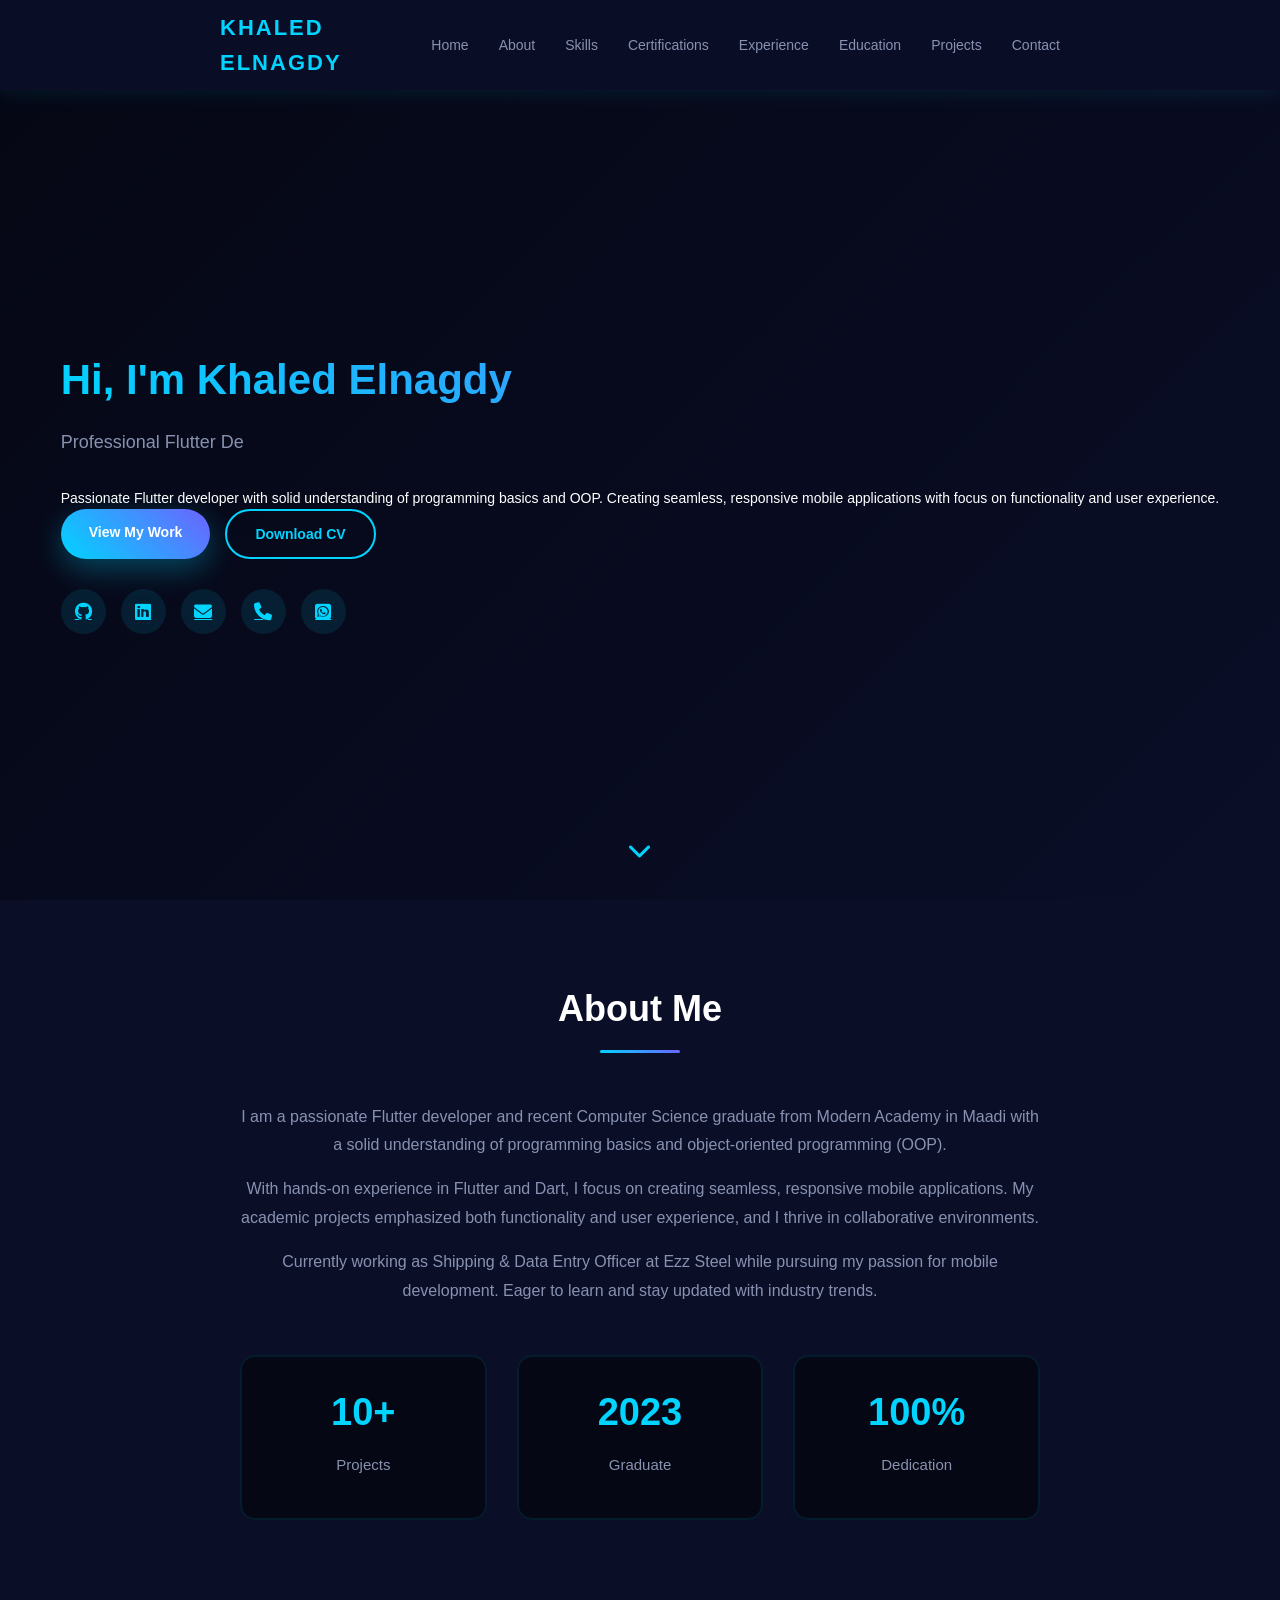
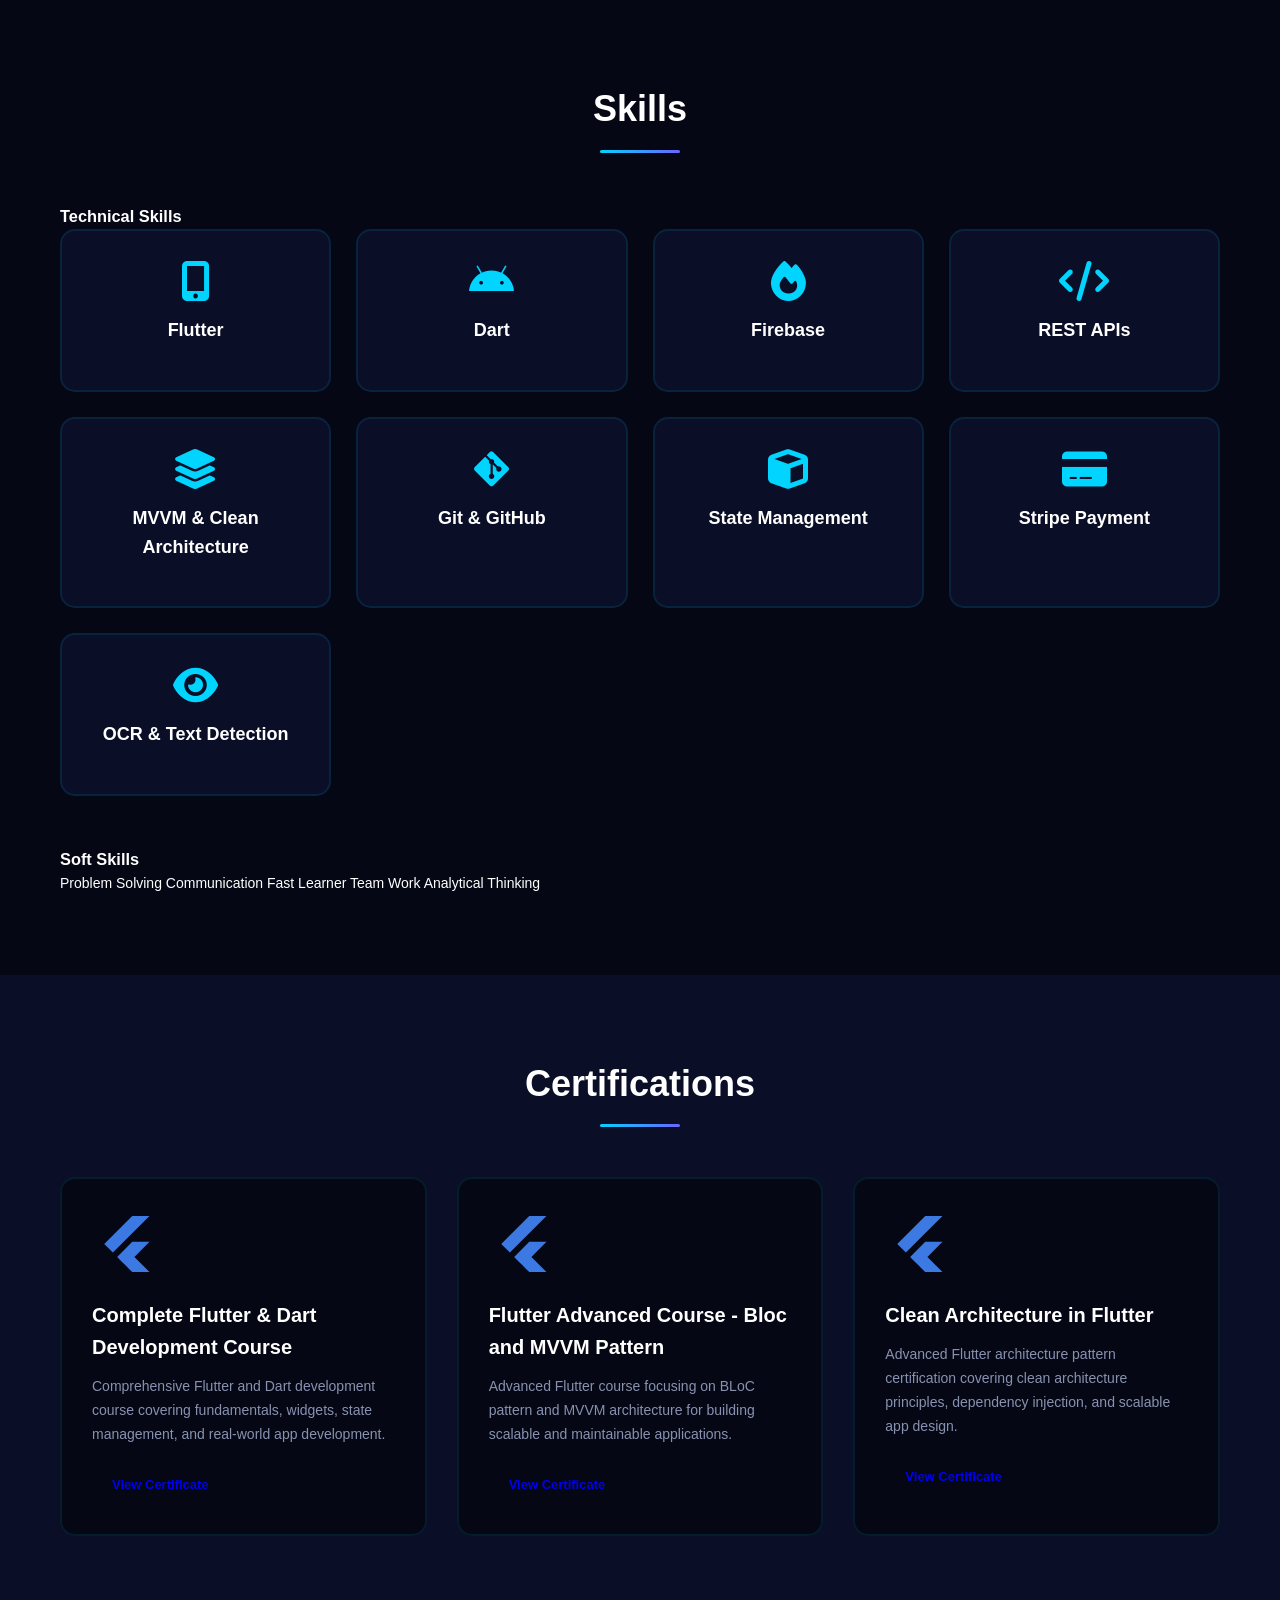
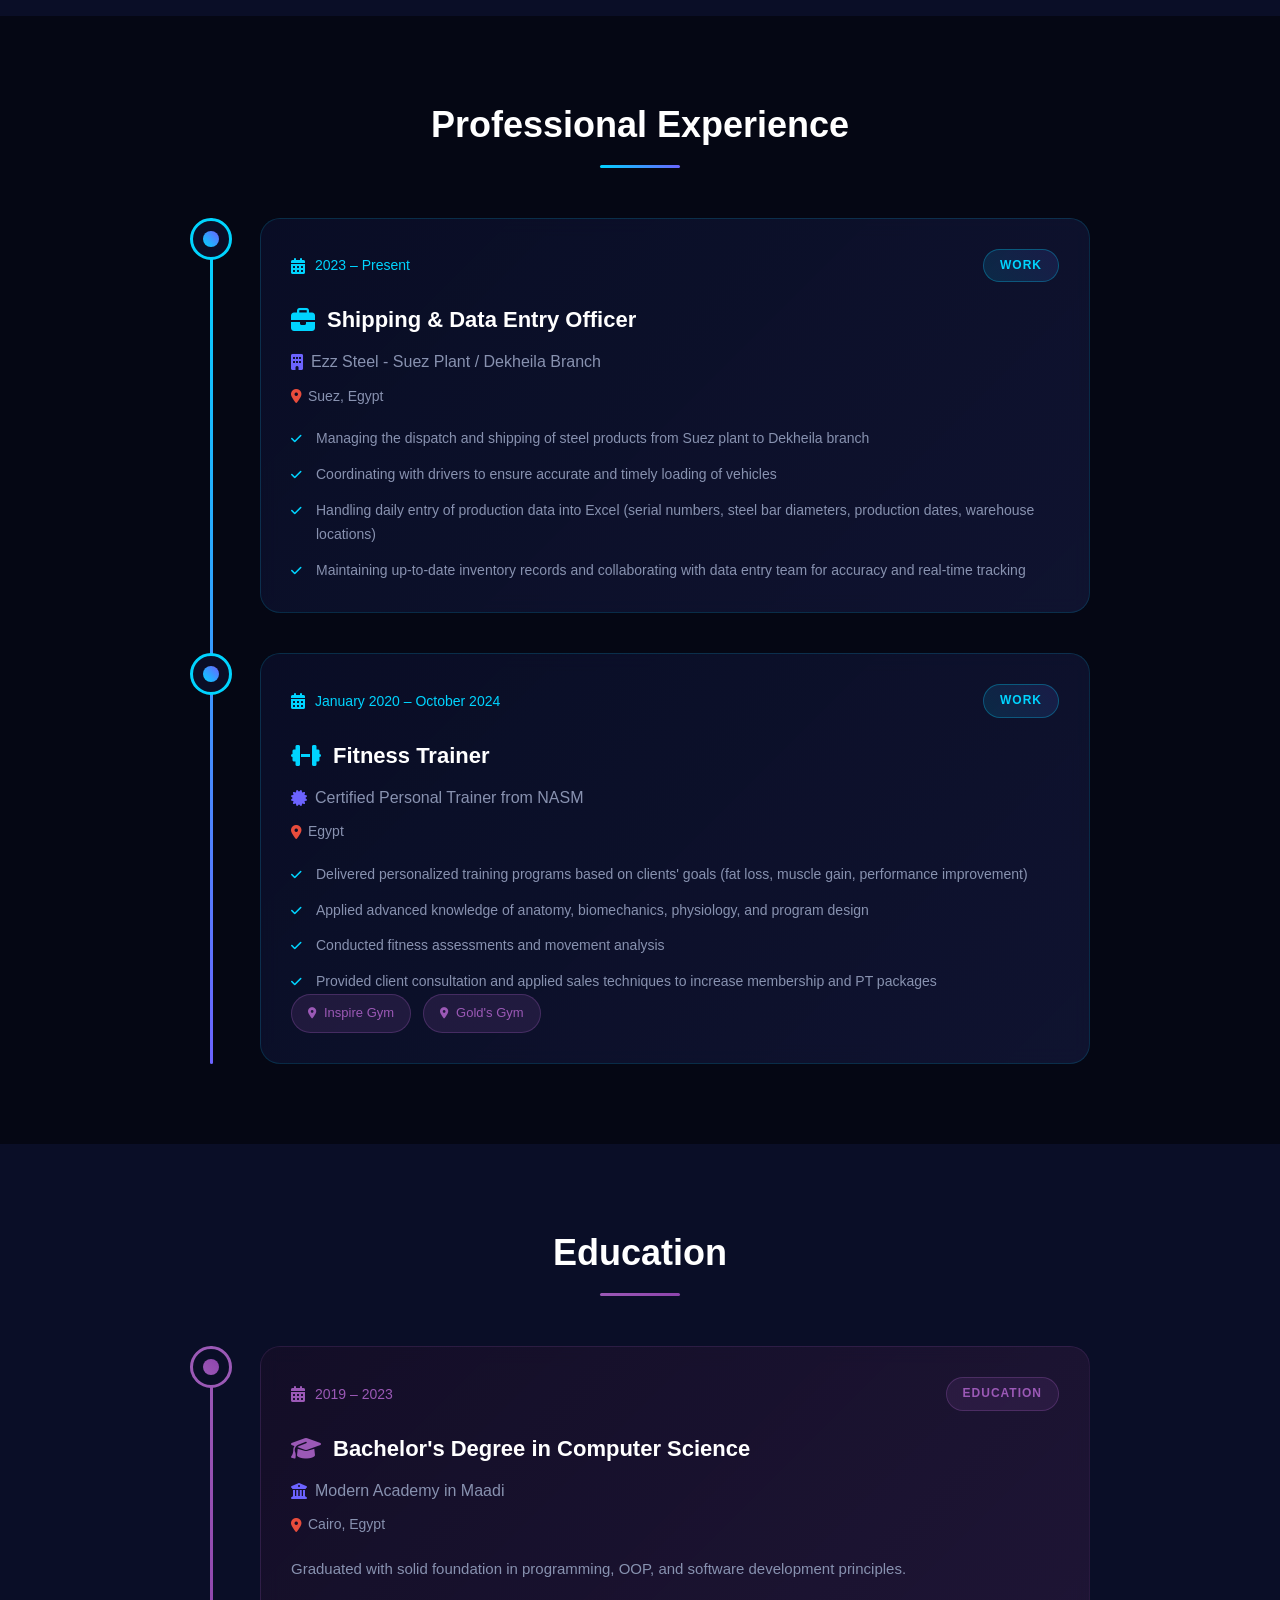
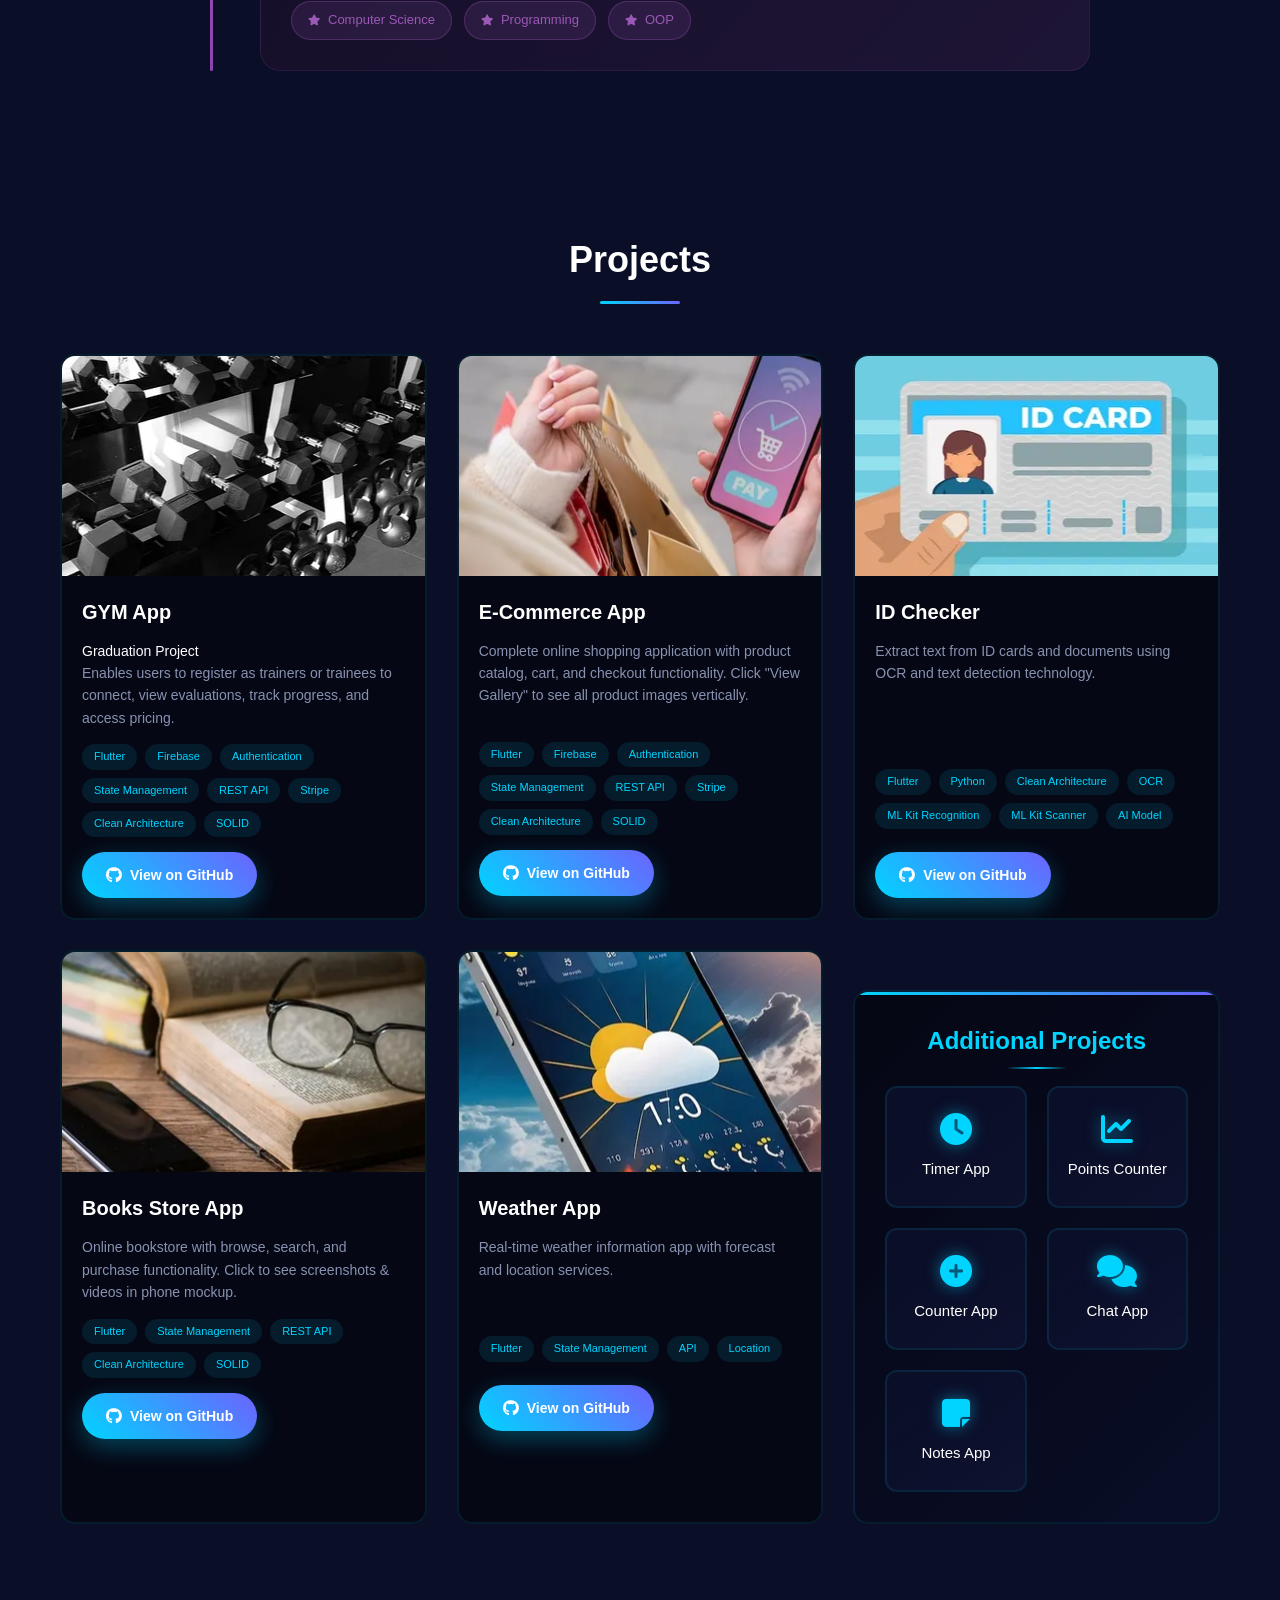
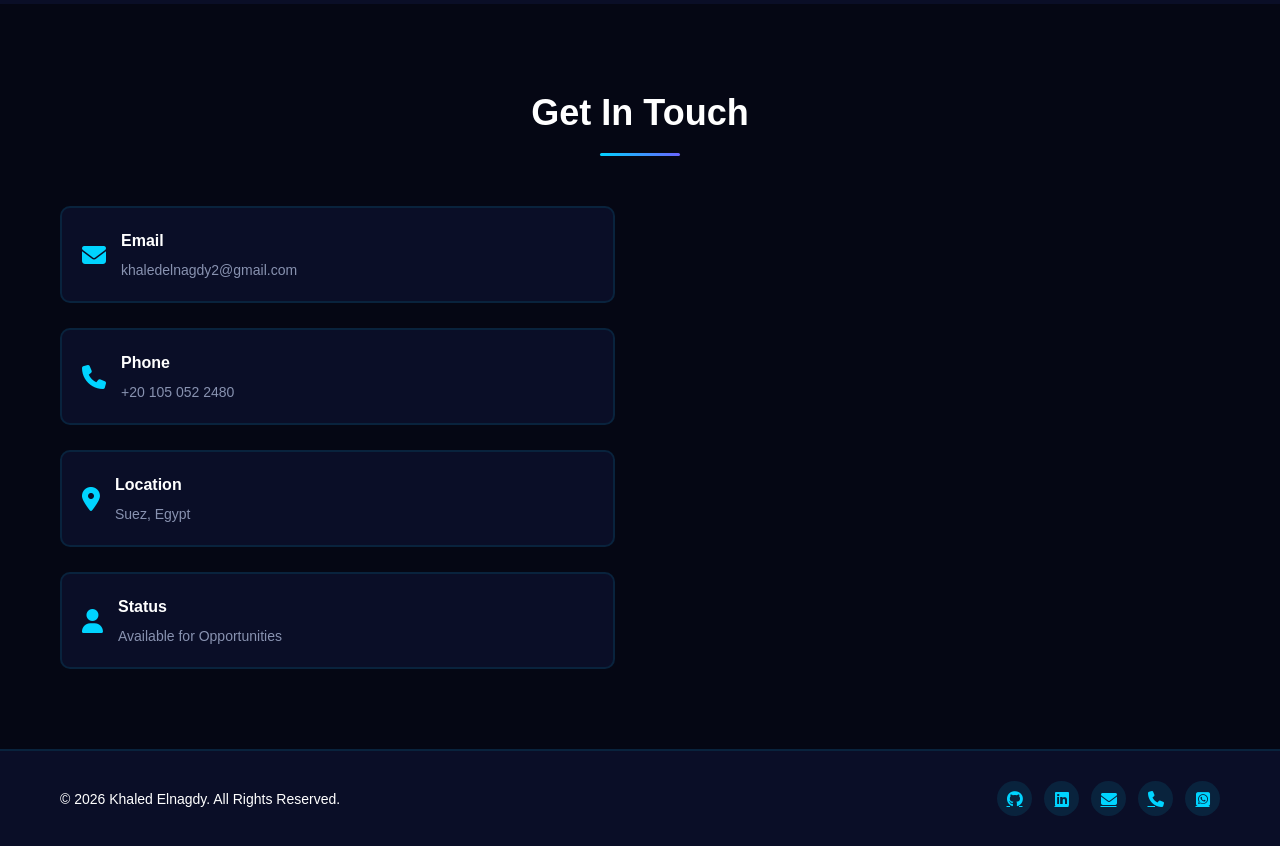
==== index.html @ 104a4829 "finish portfolio" ====
<!DOCTYPE html>
<html lang="en">
<head>
    <meta charset="UTF-8">
    <meta name="viewport" content="width=device-width, initial-scale=1.0">
    <title>Khaled Elnagdy - Flutter Developer</title>
    <link rel="stylesheet" href="style.css">
    <link rel="stylesheet" href="education-style.css">
    <link rel="stylesheet" href="https://cdnjs.cloudflare.com/ajax/libs/font-awesome/6.4.0/css/all.min.css">
</head>
<body>
    <!-- Navbar -->
    <nav class="navbar">
        <div class="container">
            <div class="logo">KHALED ELNAGDY</div>
            <ul class="nav-links">
                <li><a href="#home">Home</a></li>
                <li><a href="#about">About</a></li>
                <li><a href="#skills">Skills</a></li>
                <li><a href="#certifications">Certifications</a></li>
                <li><a href="#experience">Experience</a></li>
                <li><a href="#education">Education</a></li>
                <li><a href="#projects">Projects</a></li>
                <li><a href="#contact">Contact</a></li>
            </ul>
            <div class="hamburger" onclick="toggleMenu()">
                <span></span>
                <span></span>
                <span></span>
            </div>
        </div>
    </nav>

    <!-- Hero Section -->
    <section id="home" class="hero">
        <div class="hero-content">
            <div class="hero-text">
                <h1 class="glitch" data-text="Hi, I'm Khaled Elnagdy">Hi, I'm Khaled Elnagdy</h1>
                <p class="typewriter">Flutter Developer</p>
                <p class="hero-description">
                    Passionate Flutter developer with solid understanding of programming basics and OOP. 
                    Creating seamless, responsive mobile applications with focus on functionality and user experience.
                </p>
                <div class="hero-buttons">
                    <a href="#projects" class="btn btn-primary">View My Work</a>
                    <a href="images/Khaled-Elnagdy-MAR26.CV.pdf" download class="btn btn-secondary">Download CV</a>
                </div>
                <div class="social-links">
                    <a href="https://github.com/khaledelnagdy10" target="_blank"><i class="fab fa-github"></i></a>
                    <a href="https://www.linkedin.com/in/khaled-elnagdy-2982a7276?utm_source=share&utm_campaign=share_via&utm_content=profile&utm_medium=ios_app" target="_blank"><i class="fab fa-linkedin"></i></a>
                    <a href="mailto:khaledelnagdy2@gmail.com"><i class="fas fa-envelope"></i></a>
                    <a href="tel:+201050522480"><i class="fas fa-phone"></i></a>
                    <a href="https://wa.me/message/Q3N4PANHESJLI1"><i class="fa-brands fa-square-whatsapp"></i></a>
                </div>
            </div>
        </div>
        <div class="scroll-indicator">
            <a href="#about">
                <i class="fas fa-chevron-down"></i>
            </a>
        </div>
    </section>

    <!-- About Section -->
    <section id="about" class="about">
        <div class="container">
            <h2 class="section-title">About Me</h2>
            <div class="about-content">
                <div class="about-text">
                    <p>
                        I am a passionate Flutter developer and recent Computer Science graduate from Modern Academy in Maadi 
                        with a solid understanding of programming basics and object-oriented programming (OOP).
                    </p>
                    <p>
                        With hands-on experience in Flutter and Dart, I focus on creating seamless, responsive mobile applications. 
                        My academic projects emphasized both functionality and user experience, and I thrive in collaborative environments.
                    </p>
                    <p>
                        Currently working as Shipping & Data Entry Officer at Ezz Steel while pursuing my passion for mobile development. 
                        Eager to learn and stay updated with industry trends.
                    </p>
                    <div class="stats">
                        <div class="stat">
                            <h3>10+</h3>
                            <p>Projects</p>
                        </div>
                        <div class="stat">
                            <h3>2023</h3>
                            <p>Graduate</p>
                        </div>
                        <div class="stat">
                            <h3>100%</h3>
                            <p>Dedication</p>
                        </div>
                    </div>
                </div>
            </div>
        </div>
    </section>

    <!-- Skills Section -->
    <section id="skills" class="skills">
        <div class="container">
            <h2 class="section-title">Skills</h2>
            
            <h3 class="skills-subtitle">Technical Skills</h3>
            <div class="skills-grid">
                <div class="skill-card">
                    <i class="fas fa-mobile-alt"></i>
                    <h3>Flutter</h3>
                </div>
                <div class="skill-card">
                    <i class="fab fa-android"></i>
                    <h3>Dart</h3>
                </div>
                <div class="skill-card">
                    <i class="fas fa-fire"></i>
                    <h3>Firebase</h3>
                </div>
                <div class="skill-card">
                    <i class="fas fa-code"></i>
                    <h3>REST APIs</h3>
                </div>
                <div class="skill-card">
                    <i class="fas fa-layer-group"></i>
                    <h3>MVVM & Clean Architecture</h3>
                </div>
                <div class="skill-card">
                    <i class="fab fa-git-alt"></i>
                    <h3>Git & GitHub</h3>
                </div>
                <div class="skill-card">
                    <i class="fas fa-cube"></i>
                    <h3>State Management</h3>
                </div>
                <div class="skill-card">
                    <i class="fas fa-credit-card"></i>
                    <h3>Stripe Payment</h3>
                </div>
                <div class="skill-card">
                    <i class="fas fa-eye"></i>
                    <h3>OCR & Text Detection</h3>
                </div>
            </div>

            <h3 class="skills-subtitle" style="margin-top: 50px;">Soft Skills</h3>
            <div class="soft-skills">
                <span class="soft-skill-tag">Problem Solving</span>
                <span class="soft-skill-tag">Communication</span>
                <span class="soft-skill-tag">Fast Learner</span>
                <span class="soft-skill-tag">Team Work</span>
                <span class="soft-skill-tag">Analytical Thinking</span>
            </div>
        </div>
    </section>

    <!-- Certifications Section -->
    <section id="certifications" class="certifications">
        <div class="container">
            <h2 class="section-title">Certifications</h2>
            <div class="certifications-grid">
                <div class="certification-card">
                    <div class="certification-icon">
                    </div>
                    <div class="certification-content">
                        <h3>Complete Flutter & Dart Development Course</h3>
                        <p>Comprehensive Flutter and Dart development course covering fundamentals, widgets, state management, and real-world app development.</p>
                        <a href="images/Complete Flutter & Dart Development Course.pdf" target="_blank" class="btn btn-small">View Certificate</a>
                    </div>
                </div>
                <div class="certification-card">
                    <div class="certification-icon">
                    </div>
                    <div class="certification-content">
                        <h3>Flutter Advanced Course - Bloc and MVVM Pattern</h3>
                        <p>Advanced Flutter course focusing on BLoC pattern and MVVM architecture for building scalable and maintainable applications.</p>
                        <a href="images/Flutter Advanced Course Bloc and MVVM Pattern.pdf" target="_blank" class="btn btn-small">View Certificate</a>
                    </div>
                </div>
                <div class="certification-card">
                    <div class="certification-icon">
                    </div>
                    <div class="certification-content">
                        <h3>Clean Architecture in Flutter</h3>
                        <p>Advanced Flutter architecture pattern certification covering clean architecture principles, dependency injection, and scalable app design.</p>
                        <a href="images/Clean Architecture in Flutter.pdf" target="_blank" class="btn btn-small">View Certificate</a>
                    </div>
                </div>
            </div>
        </div>
    </section>

    <!-- Experience Section -->
    <section id="experience" class="experience">
        <div class="container">
            <h2 class="section-title">Professional Experience</h2>
            <div class="experience-timeline">
                
                <!-- Experience Item 1: Current Work -->
                <div class="experience-item">
                    <div class="experience-marker">
                        <div class="marker-dot"></div>
                        <div class="marker-line"></div>
                    </div>
                    <div class="experience-card">
                        <div class="card-header">
                            <div class="experience-date">
                                <i class="fas fa-calendar-alt"></i>
                                <span>2023 – Present</span>
                            </div>
                            <span class="experience-badge work">Work</span>
                        </div>
                        <div class="experience-content">
                            <div class="title-row">
                                <i class="fas fa-briefcase"></i>
                                <h3>Shipping & Data Entry Officer</h3>
                            </div>
                            <h4 class="company"><i class="fas fa-building"></i> Ezz Steel - Suez Plant / Dekheila Branch</h4>
                            <p class="location"><i class="fas fa-map-marker-alt"></i> Suez, Egypt</p>
                            <ul class="responsibilities">
                                <li>Managing the dispatch and shipping of steel products from Suez plant to Dekheila branch</li>
                                <li>Coordinating with drivers to ensure accurate and timely loading of vehicles</li>
                                <li>Handling daily entry of production data into Excel (serial numbers, steel bar diameters, production dates, warehouse locations)</li>
                                <li>Maintaining up-to-date inventory records and collaborating with data entry team for accuracy and real-time tracking</li>
                            </ul>
                        </div>
                    </div>
                </div>

                <!-- Experience Item 2: Fitness Trainer -->
                <div class="experience-item">
                    <div class="experience-marker">
                        <div class="marker-dot"></div>
                        <div class="marker-line"></div>
                    </div>
                    <div class="experience-card">
                        <div class="card-header">
                            <div class="experience-date">
                                <i class="fas fa-calendar-alt"></i>
                                <span>January 2020 – October 2024</span>
                            </div>
                            <span class="experience-badge work">Work</span>
                        </div>
                        <div class="experience-content">
                            <div class="title-row">
                                <i class="fas fa-dumbbell"></i>
                                <h3>Fitness Trainer</h3>
                            </div>
                            <h4 class="company"><i class="fas fa-certificate"></i> Certified Personal Trainer from NASM</h4>
                            <p class="location"><i class="fas fa-map-marker-alt"></i> Egypt</p>
                            <ul class="responsibilities">
                                <li>Delivered personalized training programs based on clients' goals (fat loss, muscle gain, performance improvement)</li>
                                <li>Applied advanced knowledge of anatomy, biomechanics, physiology, and program design</li>
                                <li>Conducted fitness assessments and movement analysis</li>
                                <li>Provided client consultation and applied sales techniques to increase membership and PT packages</li>
                            </ul>
                            <div class="education-highlights">
                                <span><i class="fas fa-location-dot"></i> Inspire Gym</span>
                                <span><i class="fas fa-location-dot"></i> Gold's Gym</span>
                            </div>
                        </div>
                    </div>
                </div>

            </div>
        </div>
    </section>

    <!-- Education Section -->
    <section id="education" class="experience">
        <div class="container">
            <h2 class="section-title">Education</h2>
            <div class="experience-timeline">
                
                <!-- Education Item 1 -->
                <div class="experience-item">
                    <div class="experience-marker">
                        <div class="marker-dot"></div>
                        <div class="marker-line"></div>
                    </div>
                    <div class="experience-card">
                        <div class="card-header">
                            <div class="experience-date">
                                <i class="fas fa-calendar-alt"></i>
                                <span>2019 – 2023</span>
                            </div>
                            <span class="experience-badge education">Education</span>
                        </div>
                        <div class="experience-content">
                            <div class="title-row">
                                <i class="fas fa-graduation-cap"></i>
                                <h3>Bachelor's Degree in Computer Science</h3>
                            </div>
                            <h4 class="company"><i class="fas fa-university"></i> Modern Academy in Maadi</h4>
                            <p class="location"><i class="fas fa-map-marker-alt"></i> Cairo, Egypt</p>
                            <p class="education-description">Graduated with solid foundation in programming, OOP, and software development principles.</p>
                            <div class="education-highlights">
                                <span><i class="fas fa-star"></i> Computer Science</span>
                                <span><i class="fas fa-star"></i> Programming</span>
                                <span><i class="fas fa-star"></i> OOP</span>
                            </div>
                        </div>
                    </div>
                </div>

            </div>
        </div>
    </section>

    <!-- Projects Section -->
    <section id="projects" class="projects">
        <div class="container">
            <h2 class="section-title">Projects</h2>
            <div class="projects-grid">
                
                <!-- Project 1: GYM App -->
<div class="project-card" data-gallery="gym">
                    <div class="project-image" id="gym">
                        <div class="project-overlay">
                            <a href="#" class="btn btn-small">View Gallery</a>
                        </div>
                    </div>
                    <div class="project-info">
                        <div class="project-header">
                            <h3>GYM App</h3>
                            <span class="project-badge graduation">Graduation Project</span>
                        </div>
                        <p>Enables users to register as trainers or trainees to connect, view evaluations, track progress, and access pricing.</p>
                        <div class="project-tags">
                            <span>Flutter</span>
                            <span>Firebase</span>
                            <span>Authentication</span>
                            <span>State Management</span>
                            <span>REST API</span>
                            <span>Stripe</span>
                            <span>Clean Architecture</span>
                            <span>SOLID</span>
                        </div>
                        <a href="https://github.com/khaledelnagdy10/gym-ap-ap-ap.git" class="project-link"><i class="fab fa-github"></i> View on GitHub</a>
                    </div>
                </div>

                <!-- Project 2: E-commerce App -->
<div class="project-card" data-gallery="ecommerce">
                    <div class="project-image" id="e-commerce">
<div class="project-overlay">
                            <a href="#" class="btn btn-small" onclick="openEcommerceModal(event)">View Gallery</a>
                        </div>
                    </div>
                    <div class="project-info">
                        <h3>E-Commerce App</h3>
                        <p>Complete online shopping application with product catalog, cart, and checkout functionality. Click "View Gallery" to see all product images vertically.</p>
                        <div class="project-tags" id="koko">
                            <span>Flutter</span>
                            <span>Firebase</span>
                            <span>Authentication</span>
                            <span>State Management</span>
                            <span>REST API</span>
                            <span>Stripe</span>
                            <span>Clean Architecture</span>
                            <span>SOLID</span>
                        </div>
                        <a href="https://github.com/khaledelnagdy10/e-commerce.git" class="project-link"><i class="fab fa-github"></i> View on GitHub</a>
                    </div>
                </div>



                <!-- Project 3: Uber App -->
                <!-- <div class="project-card">
                    <div class="project-image" id="uber"> 

                        <div class="project-overlay">
                            <a href="#" class="btn btn-small">View Details</a>
                        </div>
                    </div>
                    <div class="project-info">
                        <div class="project-header">
                            <h3>Uber App</h3>
                            <span class="project-badge training">Training Project</span>
                        </div>
                        <p>Ride-sharing application clone with maps integration and real-time tracking.</p>
                        <div class="project-tags">
                            <span>Flutter</span>
                            <span>Firebase</span>
                            <span>Authentication</span>
                            <span>State Management</span>
                            <span>REST API</span>
                            <span>Stripe</span>
                            <span>Clean Architecture</span>
                            <span>SOLID</span>
                            <span>Maps</span>
                            <span>Real-time</span>
                        </div>
                        <div class="view-in-github" id="e-Commerce">
                            <a href="https://github.com/Neotin695/uber_user_app" class="project-link"><i class="fab fa-github"></i> View on GitHub</a>
                        </div>
                        
                    </div>
                </div> -->

                <!-- Project 4: ID Checker -->
<div class="project-card" data-gallery="idchecker">
                    <div class="project-image" id="idChecker">
                        <div class="project-overlay">
                            <a href="#" class="btn btn-small" onclick="openIdCheckerModal(event)">View Gallery</a>
                        </div>
                    </div>
                    <div class="project-info">
                        <h3>ID Checker</h3>
                        <p>Extract text from ID cards and documents using OCR and text detection technology.</p>
                        <div class="project-tags" id="soso">
                            <span>Flutter</span>
                            <span>Python</span>
                            <span>Clean Architecture</span>
                            <span>OCR</span>
                            <span>ML Kit Recognition</span>
                            <span>ML Kit Scanner</span>
                            <span>AI Model</span>
                            <a href="https://github.com/khaledelnagdy10/id_checker/tree/main/flutter_id_checker" class="project-link"><i class="fab fa-github"></i> View on GitHub</a>
                        </div>
                    </div>
                </div> 

                <!-- Project 5: Books Store -->
<div class="project-card" data-gallery="bookstore">
                    <div class="project-image" id="bookStore">
                        <div class="project-overlay">
                            <a href="#" class="btn btn-small" onclick="openBookStoreModal(event)">View Gallery</a>
                        </div>
                    </div>
                    <div class="project-info">
                        <h3>Books Store App</h3>
                        <p>Online bookstore with browse, search, and purchase functionality. Click to see screenshots & videos in phone mockup.</p>
                        <div class="project-tags">
                            <span>Flutter</span>
                            <span>State Management</span>
                            <span>REST API</span> 
                            <span>Clean Architecture</span>
                            <span>SOLID</span>
                        </div>
                        <a href="https://github.com/khaledelnagdy10/Bookly_app.git" class="project-link"><i class="fab fa-github"></i> View on GitHub</a>
                    </div>
                </div>

                <!-- Books Store Gallery Grid (Hidden Toggle)
                <div id="bookStoreGallery" style="display: none; grid-column: 1 / -1; margin: 20px 0; padding: 30px; background: linear-gradient(135deg, var(--darker), var(--dark)); border-radius: 20px; border: 2px solid rgba(0,212,255,0.2);">
                    <div style="display: flex; justify-content: space-between; align-items: center; margin-bottom: 25px;">
                        <h3 style="font-size: 24px; margin: 0;">📚 Books Store App Gallery</h3>
                        <button onclick="toggleBookStoreGallery()" style="padding: 10px 20px; background: var(--primary); color: white; border: none; border-radius: 25px; cursor: pointer;">Close Gallery</button>
                    </div>
                    <div class="products-grid">
                        <div class="product-container">
                            <video src="Books Store/WhatsApp Video 2026-03-15 at 11.44.30 PM.mp4" muted loop preload="metadata" playsinline class="product-image"></video>
                            <div class="product-overlay">
                                <a href="#" onclick="openBookStoreModal(event); return false;" class="btn">Phone View</a>
                            </div>
                        </div>
                        <div class="product-container">
                            <img src="Books Store/WhatsApp Image 2026-03-15 at 11.44.30 PM (1).jpeg" alt="Books Store Screen 1" class="product-image">
                            <div class="product-overlay">
                                <a href="#" onclick="openBookStoreModal(event); return false;" class="btn">Phone View</a>
                            </div>
                        </div>
                        <div class="product-container">
                            <img src="Books Store/WhatsApp Image 2026-03-15 at 11.44.30 PM.jpeg" alt="Books Store Screen 2" class="product-image">
                            <div class="product-overlay">
                                <a href="#" onclick="openBookStoreModal(event); return false;" class="btn">Phone View</a>
                            </div>
                        </div>
                        <div class="product-container">
                            <video src="Books Store/WhatsApp Video 2026-03-15 at 11.44.31 PM.mp4" muted loop preload="metadata" playsinline class="product-image"></video>
                            <div class="product-overlay">
                                <a href="#" onclick="openBookStoreModal(event); return false;" class="btn">Phone View</a>
                            </div>
                        </div>
                    </div>
                </div> -->

                <!-- Project 6: Weather App -->
<div class="project-card" data-gallery="weather">
                    <div class="project-image" id="weatherApp">
                        <div class="project-overlay">
                            <a href="#" class="btn btn-small">View Gallery</a>
                        </div>
                    </div>
                    <div class="project-info">
                        <h3>Weather App</h3>
                        <p>Real-time weather information app with forecast and location services.</p>
                        <div class="project-tags" id="popo">
                            <span>Flutter</span>
                            <span>State Management</span>
                            <span>API</span>
                            <span>Location</span>
                            <a href="https://github.com/khaledelnagdy10/weather_app.git" class="project-link"><i class="fab fa-github"></i> View on GitHub</a>
                        </div>

                        
                    </div>
                </div>

                <!-- Small Projects Grid -->
                <div class="small-projects">
                    <h3 class="small-projects-title">Additional Projects</h3>
                    <div class="small-projects-grid">
                        <div class="small-project-card">
                            <i class="fas fa-clock"></i>
                            <h4>Timer App</h4>
                        </div>
                        <div class="small-project-card">
                            <i class="fas fa-chart-line"></i>
                            <h4>Points Counter</h4>
                        </div>
                        <div class="small-project-card">
                            <i class="fas fa-plus-circle"></i>
                            <h4>Counter App</h4>
                        </div>
                        <div class="small-project-card">
                            <i class="fas fa-comments"></i>
                            <h4>Chat App</h4>
                        </div>
                        <div class="small-project-card">
                            <i class="fas fa-sticky-note"></i>
                            <h4>Notes App</h4>
                        </div>
                    </div>
                </div>

            </div>
        </div>
    </section>

    <!-- Contact Section -->
    <section id="contact" class="contact">
        <div class="container">
            <h2 class="section-title">Get In Touch</h2>
            <div class="contact-content">
                <div class="contact-info">
                    <div class="contact-item">
                        <i class="fas fa-envelope"></i>
                        <div>
                            <h4>Email</h4>
                            <p>khaledelnagdy2@gmail.com</p>
                        </div>
                    </div>
                    <div class="contact-item">
                        <i class="fas fa-phone"></i>
                        <div>
                            <h4>Phone</h4>
                            <p>+20 105 052 2480</p>
                        </div>
                    </div>
                    <div class="contact-item">
                        <i class="fas fa-map-marker-alt"></i>
                        <div>
                            <h4>Location</h4>
                            <p>Suez, Egypt</p>
                        </div>
                    </div>
                    <div class="contact-item">
                        <i class="fas fa-user"></i>
                        <div>
                            <h4>Status</h4>
                            <p>Available for Opportunities</p>
                        </div>
                    </div>
                </div>
  
            </div>
        </div>
    </section>

    <!-- Footer -->
    <footer class="footer">
        <div class="container">
            <p>&copy; 2026 Khaled Elnagdy. All Rights Reserved.</p>
            <div class="footer-social">
                <a href="https://github.com/khaledelnagdy10" target="_blank"><i class="fab fa-github"></i></a>
                <a href="https://www.linkedin.com/in/khaled-elnagdy-2982a7276?utm_source=share&utm_campaign=share_via&utm_content=profile&utm_medium=ios_app" target="_blank"><i class="fab fa-linkedin"></i></a>
                <a href="mailto:khaledelnagdy2@gmail.com"><i class="fas fa-envelope"></i></a>
                <a href="tel:+201050522480"><i class="fas fa-phone"></i></a>
                <a href="https://wa.me/message/Q3N4PANHESJLI1"><i class="fa-brands fa-square-whatsapp"></i></a>
            </div>
        </div>
    </footer>

    <script src="script.js"></script>
    <script>
        function toggleMenu() {
            const hamburger = document.querySelector('.hamburger');
            const navLinks = document.querySelector('.nav-links');
            hamburger.classList.toggle('active');
            navLinks.classList.toggle('active');
        }
        
        // Close menu when clicking on a nav link
        document.querySelectorAll('.nav-links a').forEach(link => {
            link.addEventListener('click', () => {
                document.querySelector('.nav-links').classList.remove('active');
                document.querySelector('.hamburger').classList.remove('active');
            });
        });
    </script>
</body>
</html>
---- style.css ----
* {
    margin: 0;
    padding: 0;
    box-sizing: border-box;
}

:root {
    --primary: #00d4ff;
    --secondary: #6c63ff;
    --dark: #0a0e27;
    --darker: #050714;
    --light: #ffffff;
    --gray: #8892b0;
}

body {
    font-family: 'Segoe UI', Tahoma, Geneva, Verdana, sans-serif;
    background: var(--darker);
    color: var(--light);
    line-height: 1.6;
    overflow-x: hidden;
    font-size: 14px;
}


.container {
    max-width: 1200px;
    margin: 0 auto;
    padding: 0 20px;
}

/* Navbar */
.navbar {
    padding: 10px 200px;
    position: fixed;
    top: 0;
    width: 100%;
    background: rgba(10, 14, 39, 0.95);
    backdrop-filter: blur(10px);
    z-index: 1000;
    box-shadow: 0 2px 20px rgba(0, 212, 255, 0.1);
}

.navbar .container {
    display: flex;
    justify-content: space-between;
    align-items: center;
}

.logo {
    font-size: 22px;
    font-weight: bold;
    color: var(--primary);
    letter-spacing: 2px;
}

.nav-links {
    display: flex;
    list-style: none;
    gap: 30px;
}

.nav-links a {
    color: var(--gray);
    text-decoration: none;
    font-size: 14px;
    transition: all 0.3s;
    position: relative;
}

.nav-links a::after {
    content: '';
    position: absolute;
    bottom: -5px;
    right: 0;
    width: 0;
    height: 2px;
    background: var(--primary);
    transition: width 0.3s;
}

.nav-links a:hover {
    color: var(--primary);
}

.nav-links a:hover::after {
    width: 100%;
}

/* Hamburger Menu */
.hamburger {
    display: none;
    cursor: pointer;
    flex-direction: column;
    gap: 6px;
    padding: 5px;
    z-index: 1001;
}

.hamburger span {
    width: 28px;
    height: 3px;
    background: var(--primary);
    border-radius: 3px;
    transition: all 0.3s ease;
}

.hamburger.active span:nth-child(1) {
    transform: rotate(45deg) translate(6px, 6px);
}

.hamburger.active span:nth-child(2) {
    opacity: 0;
}

.hamburger.active span:nth-child(3) {
    transform: rotate(-45deg) translate(6px, -6px);
}

/* Hero Section */
.hero {
    min-height: 100vh;
    display: flex;
    align-items: center;
    justify-content: center;
    padding-top: 80px;
    position: relative;
    background: linear-gradient(135deg, var(--darker) 0%, var(--dark) 100%);
}

.hero-content {
    display: flex;
    grid-template-columns: 1fr 1fr;
    gap: 50px;
    align-items: center;
}

.hero-text h1 {
    font-size: 42px;
    margin-bottom: 15px;
    background: linear-gradient(45deg, var(--primary), var(--secondary));
    -webkit-background-clip: text;
    -webkit-text-fill-color: transparent;
    background-clip: text;
}

.typewriter {
    font-size: 18px;
    color: var(--gray);
    margin-bottom: 30px;
}

.hero-buttons {
    display: flex;
    gap: 15px;
    margin-bottom: 30px;
}

.btn {
    padding: 12px 28px;
    border-radius: 50px;
    text-decoration: none;
    font-weight: 600;
    font-size: 14px;
    transition: all 0.3s;
    display: inline-block;
    border: none;
    cursor: pointer;
}

.btn-primary {
    background: linear-gradient(45deg, var(--primary), var(--secondary));
    color: var(--light);
    box-shadow: 0 10px 30px rgba(0, 212, 255, 0.3);
}

.btn-primary:hover {
    transform: translateY(-3px);
    box-shadow: 0 15px 40px rgba(0, 212, 255, 0.4);
}

.btn-secondary {
    background: transparent;
    color: var(--primary);
    border: 2px solid var(--primary);
}

.btn-secondary:hover {
    background: var(--primary);
    color: var(--darker);
}

.social-links {
    display: flex;
    gap: 15px;
}

.social-links a {
    width: 45px;
    height: 45px;
    border-radius: 50%;
    background: rgba(0, 212, 255, 0.1);
    display: flex;
    align-items: center;
    justify-content: center;
    color: var(--primary);
    font-size: 18px;
    transition: all 0.3s;
}

.social-links a:hover {
    background: var(--primary);
    color: var(--darker);
    transform: translateY(-5px);
}

.hero-image {
    display: flex;
    justify-content: center;
}

.image-wrapper {
    position: relative;
    width: 350px;
    height: 350px;
}

.image-wrapper::before {
    content: '';
    position: absolute;
    inset: -10px;
    background: linear-gradient(45deg, var(--primary), var(--secondary));
    border-radius: 50%;
    animation: rotate 3s linear infinite;
    z-index: -1;
}
#gym{
    background: url(images/gymer-1126999_640.webp) no-repeat;
    object-fit: cover;
    display: flex;
    background-position: center;
}
#e-commerce{
    display: flex;
    object-fit: cover;
    background: url(images/young-adult-shopping-city_23-2149321835.webp);
    background-position: center;
}

#uber{
    display: flex;
    object-fit: cover;
    background: url(images/young-uber-driver-car-interior_23-2149149653.webp);
    background-position: center;
}
#idChecker{
    display: flex;
    object-fit: cover;
    background: url(images/id-card-illustration_23-2147821761.webp);
    background-position: center;
}
#bookStore{
    display: flex;
    object-fit: cover;
    background: url(images/glasses-1052023_640.webp);
    background-position: center;
}
#weatherApp{
    display: flex;
    object-fit: cover;
    background: url(images/application-weather-mobile_926199-3861825.webp) no-repeat;
    background-position: center;
}
.image-wrapper img {
    width: 100%;
    height: 100%;
    object-fit: cover;
    border-radius: 50%;
    border: 5px solid var(--dark);
}

@keyframes rotate {
    100% {
        transform: rotate(360deg);
    }
}

.scroll-indicator {
    position: absolute;
    bottom: 30px;
    left: 50%;
    transform: translateX(-50%);
    animation: bounce 2s infinite;
}

.scroll-indicator a {
    color: var(--primary);
    font-size: 24px;
}

@keyframes bounce {
    0%, 100% {
        transform: translateX(-50%) translateY(0);
    }
    50% {
        transform: translateX(-50%) translateY(-20px);
    }
}

/* Section Title */
.section-title {
    font-size: 36px;
    text-align: center;
    margin-bottom: 50px;
    position: relative;
    padding-bottom: 15px;
}

.section-title::after {
    content: '';
    position: absolute;
    bottom: 0;
    left: 50%;
    transform: translateX(-50%);
    width: 80px;
    height: 3px;
    background: linear-gradient(45deg, var(--primary), var(--secondary));
    border-radius: 2px;
}

/* About Section */
.about {
    padding: 80px 0;
    background: var(--dark);
}

.about-text {
    max-width: 800px;
    margin: 0 auto;
    text-align: center;
}

.about-text p {
    font-size: 16px;
    color: var(--gray);
    margin-bottom: 15px;
    line-height: 1.8;
}

.stats {
    display: grid;
    grid-template-columns: repeat(3, 1fr);
    gap: 30px;
    margin-top: 50px;
}

.stat {
    text-align: center;
    padding: 25px;
    background: var(--darker);
    border-radius: 15px;
    border: 2px solid rgba(0, 212, 255, 0.1);
    transition: all 0.3s;
}

.stat:hover {
    border-color: var(--primary);
    transform: translateY(-10px);
}

.stat h3 {
    font-size: 38px;
    color: var(--primary);
    margin-bottom: 8px;
}

.stat p {
    font-size: 15px;
    color: var(--gray);
}

/* Skills Section */
.skills {
    padding: 80px 0;
    background: var(--darker);
}

.skills-grid {
    display: grid;
    grid-template-columns: repeat(auto-fit, minmax(220px, 1fr));
    gap: 25px;
}

.skill-card {
    background: var(--dark);
    padding: 30px 25px;
    border-radius: 15px;
    text-align: center;
    border: 2px solid rgba(0, 212, 255, 0.1);
    transition: all 0.3s;
}

.skill-card:hover {
    border-color: var(--primary);
    transform: translateY(-10px);
}

.skill-card i {
    font-size: 40px;
    color: var(--primary);
    margin-bottom: 15px;
}

.skill-card h3 {
    font-size: 18px;
    margin-bottom: 15px;
}

.progress-bar {
    width: 100%;
    height: 6px;
    background: var(--darker);
    border-radius: 10px;
    overflow: hidden;
    margin-bottom: 8px;
}

.progress {
    height: 100%;
    background: linear-gradient(45deg, var(--primary), var(--secondary));
    border-radius: 10px;
    transition: width 2s ease;
}

.skill-card span {
    color: var(--gray);
    font-size: 13px;
}

/* Certifications Section */
.certifications {
    padding: 80px 0;
    background: var(--dark);
}

.certification-card .certification-icon{
    background: url(images/flutter-brands-solid-full.svg);
}
.certifications-grid {
    display: grid;
    grid-template-columns: repeat(auto-fit, minmax(300px, 1fr));
    gap: 30px;
}

.certification-card {
    background: var(--darker);
    border-radius: 15px;
    padding: 30px;
    border: 2px solid rgba(0, 212, 255, 0.1);
    transition: all 0.3s;
    display: flex;
    flex-direction: column;
    align-items: flex-start;
}

.certification-card:hover {
    border-color: var(--primary);
    transform: translateY(-10px);
    box-shadow: 0 20px 40px rgba(0, 212, 255, 0.15);
}

.certification-icon {
    width: 70px;
    height: 70px;
    background: linear-gradient(45deg, var(--primary), var(--secondary));
    border-radius: 15px;
    display: flex;
    align-items: center;
    justify-content: center;
    margin-bottom: 20px;
}

.certification-icon i {
    font-size: 32px;
    color: var(--light);
}

.certification-content h3 {
    font-size: 20px;
    margin-bottom: 12px;
    color: var(--light);
}

.certification-content p {
    color: var(--gray);
    font-size: 14px;
    line-height: 1.7;
    margin-bottom: 20px;
}

/* Experience Section */
.experience {
    padding: 80px 0;
    background: var(--darker);
}

.experience-timeline {
    position: relative;
    max-width: 900px;
    margin: 0 auto;
}

.experience-timeline::before {
    content: '';
    position: absolute;
    left: 20px;
    top: 0;
    bottom: 0;
    width: 3px;
    background: linear-gradient(to bottom, var(--primary), var(--secondary));
    border-radius: 3px;
}

.experience-item {
    position: relative;
    padding-left: 70px;
    padding-bottom: 40px;
}

.experience-item:last-child {
    padding-bottom: 0;
}

.experience-item:last-child .marker-line {
    display: none;
}

.experience-marker {
    position: absolute;
    left: 0;
    top: 0;
}

.marker-dot {
    width: 42px;
    height: 42px;
    background: var(--dark);
    border: 3px solid var(--primary);
    border-radius: 50%;
    display: flex;
    align-items: center;
    justify-content: center;
    position: relative;
    z-index: 2;
    transition: all 0.3s ease;
}

.marker-dot::before {
    content: '';
    width: 16px;
    height: 16px;
    background: linear-gradient(45deg, var(--primary), var(--secondary));
    border-radius: 50%;
    transition: all 0.3s ease;
}

.experience-item:hover .marker-dot {
    transform: scale(1.15);
    box-shadow: 0 0 20px rgba(0, 212, 255, 0.5);
}

.experience-item:hover .marker-dot::before {
    background: var(--light);
}

.marker-line {
    width: 3px;
    height: calc(100% + 40px);
    background: linear-gradient(to bottom, var(--primary), rgba(0, 212, 255, 0.2));
    margin-left: 19px;
    margin-top: 5px;
}

.experience-card {
    background: linear-gradient(135deg, rgba(10, 14, 39, 0.9), rgba(20, 25, 60, 0.7));
    backdrop-filter: blur(10px);
    border: 1px solid rgba(0, 212, 255, 0.15);
    border-radius: 20px;
    padding: 30px;
    position: relative;
    overflow: hidden;
    transition: all 0.4s ease;
}

.experience-card::before {
    content: '';
    position: absolute;
    top: 0;
    left: 0;
    right: 0;
    height: 4px;
    background: linear-gradient(90deg, var(--primary), var(--secondary));
    opacity: 0;
    transition: opacity 0.3s ease;
}

.experience-card:hover {
    transform: translateX(15px);
    border-color: rgba(0, 212, 255, 0.4);
    box-shadow: 0 20px 50px rgba(0, 212, 255, 0.15);
}

.experience-card:hover::before {
    opacity: 1;
}

.card-header {
    display: flex;
    justify-content: space-between;
    align-items: center;
    margin-bottom: 20px;
    flex-wrap: wrap;
    gap: 15px;
}

.experience-date {
    display: flex;
    align-items: center;
    gap: 10px;
    color: var(--primary);
    font-size: 14px;
    font-weight: 500;
}

.experience-date i {
    font-size: 16px;
}

.experience-badge {
    padding: 6px 16px;
    border-radius: 20px;
    font-size: 12px;
    font-weight: 600;
    text-transform: uppercase;
    letter-spacing: 1px;
}

.experience-badge.work {
    background: linear-gradient(45deg, #00d4ff20, #6c63ff20);
    border: 1px solid rgba(0, 212, 255, 0.3);
    color: var(--primary);
}

.experience-badge.education {
    background: linear-gradient(45deg, #9b59b620, #8e44ad20);
    border: 1px solid rgba(155, 89, 182, 0.3);
    color: #9b59b6;
}

.title-row {
    display: flex;
    align-items: center;
    gap: 12px;
    margin-bottom: 12px;
}

.title-row i {
    font-size: 24px;
    color: var(--primary);
}

.title-row h3 {
    font-size: 22px;
    color: var(--light);
    font-weight: 600;
}

.company {
    font-size: 16px;
    color: var(--gray);
    margin-bottom: 10px;
    font-weight: 500;
    display: flex;
    align-items: center;
    gap: 8px;
}

.company i {
    color: var(--secondary);
}

.location {
    display: flex;
    align-items: center;
    gap: 6px;
    color: var(--gray);
    font-size: 14px;
    margin-bottom: 20px;
}

.location i {
    color: #e74c3c;
}

.responsibilities {
    list-style: none;
    padding: 0;
    margin: 0;
}

.responsibilities li {
    position: relative;
    padding-left: 25px;
    margin-bottom: 12px;
    color: var(--gray);
    font-size: 14px;
    line-height: 1.7;
}

.responsibilities li::before {
    content: '\f00c';
    font-family: 'Font Awesome 6 Free';
    font-weight: 900;
    position: absolute;
    left: 0;
    top: 2px;
    color: var(--primary);
    font-size: 12px;
}

.responsibilities li:last-child {
    margin-bottom: 0;
}

.education-description {
    color: var(--gray);
    font-size: 15px;
    line-height: 1.7;
    margin-bottom: 20px;
}

.education-highlights {
    display: flex;
    flex-wrap: wrap;
    gap: 12px;
}

.education-highlights span {
    display: flex;
    align-items: center;
    gap: 8px;
    padding: 8px 16px;
    background: rgba(155, 89, 182, 0.15);
    border: 1px solid rgba(155, 89, 182, 0.3);
    border-radius: 25px;
    color: #9b59b6;
    font-size: 13px;
    font-weight: 500;
}

.education-highlights span i {
    font-size: 11px;
}

/* Projects Section */
.projects {
    padding: 80px 0;
    background: var(--dark);
}

.projects-grid {
    display: grid;
    grid-template-columns: repeat(auto-fit, minmax(320px, 1fr));
    gap: 30px;
}

.project-card {
    background: var(--darker);
    border-radius: 15px;
    overflow: hidden;
    border: 2px solid rgba(0, 212, 255, 0.1);
    transition: all 0.3s;
    cursor: pointer;
}

.project-card:hover {
    border-color: var(--primary);
    transform: translateY(-10px);
}

.project-card:hover {
    border-color: var(--primary);
    transform: translateY(-10px);
}

.project-image {
    position: relative;
    overflow: hidden;
    height: 220px;
}

.project-image img {
    width: 100%;
    height: 100%;
    object-fit: cover;
    transition: transform 0.5s;
}

.project-card:hover .project-image img {
    transform: scale(1.1);
}

.project-overlay {
    position: absolute;
    inset: 0;
    background: rgba(0, 212, 255, 0.9);
    display: flex;
    align-items: center;
    justify-content: center;
    opacity: 0;
    transition: opacity 0.3s;
    pointer-events: none;
}

.project-card:hover .project-overlay {
    opacity: 1;
}

#e-Commerce{
    padding: 20px 0px;
}

.project-card:hover .project-overlay {
    opacity: 1;
}

.btn-small {
    padding: 8px 20px;
    font-size: 13px;
}

.project-info {
    padding: 20px;
}

.project-info h3 {
    font-size: 20px;
    margin-bottom: 12px;
}

.project-info p {
    color: var(--gray);
    font-size: 14px;
    margin-bottom: 15px;
    line-height: 1.6;
}

.project-tags {
    display: flex;
    gap: 8px;
    flex-wrap: wrap;
}
#soso {
    padding-top: 70px;
}
#koko {
    padding-top: 20px;
}

.project-tags span {
    padding: 4px 12px;
    background: rgba(0, 212, 255, 0.1);
    border-radius: 20px;
    font-size: 11px;
    color: var(--primary);
}

/* Small Projects Section */
.small-projects {
    margin-top: 40px;
    padding: 30px;
    background: linear-gradient(135deg, var(--darker) 0%, rgba(10, 14, 39, 0.8) 100%);
    border-radius: 15px;
    border: 2px solid rgba(0, 212, 255, 0.1);
    position: relative;
    overflow: hidden;
}

.small-projects::before {
    content: '';
    position: absolute;
    top: 0;
    left: 0;
    right: 0;
    height: 3px;
    background: linear-gradient(90deg, var(--primary), var(--secondary), var(--primary));
    background-size: 200% 100%;
    animation: shimmer 3s linear infinite;
}

@keyframes shimmer {
    0% { background-position: -200% 0; }
    100% { background-position: 200% 0; }
}

.small-projects-title {
    font-size: 24px;
    margin-bottom: 25px;
    color: var(--primary);
    text-align: center;
    position: relative;
    display: inline-block;
    left: 50%;
    transform: translateX(-50%);
}

.small-projects-title::after {
    content: '';
    position: absolute;
    bottom: -8px;
    left: 50%;
    transform: translateX(-50%);
    width: 60px;
    height: 2px;
    background: linear-gradient(90deg, transparent, var(--primary), transparent);
    border-radius: 2px;
}

.small-projects-grid {
    display: grid;
    grid-template-columns: repeat(auto-fit, minmax(140px, 1fr));
    gap: 20px;
}

.small-project-card {
    background: linear-gradient(145deg, var(--dark), rgba(20, 25, 60, 0.5));
    padding: 25px 15px;
    border-radius: 12px;
    text-align: center;
    border: 2px solid rgba(0, 212, 255, 0.1);
    transition: all 0.4s cubic-bezier(0.175, 0.885, 0.32, 1.275);
    cursor: pointer;
    position: relative;
    overflow: hidden;
}

.small-project-card::before {
    content: '';
    position: absolute;
    top: 0;
    left: 0;
    right: 0;
    bottom: 0;
    background: linear-gradient(135deg, rgba(0, 212, 255, 0.1) 0%, transparent 100%);
    opacity: 0;
    transition: opacity 0.3s;
}

.small-project-card:hover {
    border-color: var(--primary);
    transform: translateY(-8px);
    box-shadow: 0 15px 40px rgba(0, 212, 255, 0.25), 0 0 20px rgba(0, 212, 255, 0.1);
}

.small-project-card:hover::before {
    opacity: 1;
}

.small-project-card i {
    font-size: 32px;
    color: var(--primary);
    margin-bottom: 12px;
    display: inline-block;
    transition: all 0.3s;
    text-shadow: 0 0 15px rgba(0, 212, 255, 0.5);
}

.small-project-card:hover i {
    transform: scale(1.2);
    text-shadow: 0 0 25px rgba(0, 212, 255, 0.8);
}

.small-project-card h4 {
    font-size: 15px;
    color: var(--light);
    margin: 0;
    font-weight: 500;
    transition: color 0.3s;
}

.small-project-card:hover h4 {
    color: var(--primary);
}

/* Contact Section */
.contact {
    padding: 80px 0;
    background: var(--darker);
}

.contact-content {
    display: grid;
    grid-template-columns: 1fr 1fr;
    gap: 50px;
}

.contact-info {
    display: flex;
    flex-direction: column;
    gap: 25px;
}

.contact-item {
    display: flex;
    gap: 15px;
    align-items: center;
    padding: 20px;
    background: var(--dark);
    border-radius: 10px;
    border: 2px solid rgba(0, 212, 255, 0.1);
    transition: all 0.3s;
}

.contact-item:hover {
    border-color: var(--primary);
    transform: translateX(-10px);
}

.contact-item i {
    font-size: 24px;
    color: var(--primary);
}

.contact-item h4 {
    font-size: 16px;
    margin-bottom: 5px;
}

.contact-item p {
    color: var(--gray);
    font-size: 14px;
}

.contact-form {
    display: flex;
    flex-direction: column;
    gap: 15px;
}

.contact-form input,
.contact-form textarea {
    padding: 12px 18px;
    background: var(--dark);
    border: 2px solid rgba(0, 212, 255, 0.1);
    border-radius: 10px;
    color: var(--light);
    font-size: 14px;
    transition: all 0.3s;
}


.view-in-github #e-commerce{
    padding-top: 20px;
}
#popo {
    padding-top: 40px;
}


.contact-form input:focus,
.contact-form textarea:focus {
    outline: none;
    border-color: var(--primary);
} 

/* Gallery Page Styles */
.back-link {
    position: fixed;
    top: 20px;
    left: 20px;
    z-index: 1002;
    color: var(--primary);
    text-decoration: none;
    font-weight: 600;
    padding: 10px 20px;
    background: rgba(10, 14, 39, 0.8);
    border-radius: 25px;
    backdrop-filter: blur(10px);
    transition: all 0.3s;
}

.back-link:hover {
    background: var(--primary);
    color: var(--darker);
    transform: translateX(-5px);
}

.gallery-header {
    text-align: center;
    padding: 100px 20px 50px;
    max-width: 800px;
    margin: 0 auto;
}

.gallery-header h1 {
    font-size: 36px;
    margin-bottom: 15px;
    background: linear-gradient(45deg, var(--primary), var(--secondary));
    -webkit-background-clip: text;
    -webkit-text-fill-color: transparent;
    background-clip: text;
}

.gallery-header p {
    color: var(--gray);
    font-size: 18px;
}

.gallery-container {
    position: relative;
    max-width: 900px;
    margin: 0 auto;
    height: 70vh;
    display: flex;
    align-items: center;
    justify-content: center;
}

.thumbnail-container {
    max-width: 900px;
    margin: 30px auto;
    padding: 0 20px;
}

.thumbnail-scroll {
    display: flex;
    gap: 10px;
    overflow-x: auto;
    padding: 20px 0;
    scrollbar-width: thin;
    scrollbar-color: var(--primary) rgba(0,212,255,0.2);
}

.thumbnail-scroll::-webkit-scrollbar {
    height: 6px;
}

.thumbnail-scroll::-webkit-scrollbar-track {
    background: rgba(10,14,39,0.5);
}

.thumbnail-scroll::-webkit-scrollbar-thumb {
    background: var(--primary);
    border-radius: 3px;
}

.thumbnail {
    width: 80px;
    height: 80px;
    object-fit: cover;
    border-radius: 10px;
    cursor: pointer;
    transition: all 0.3s;
    flex-shrink: 0;
    opacity: 0.7;
    border: 3px solid transparent;
}

.thumbnail.active,
.thumbnail:hover {
    opacity: 1;
    border-color: var(--primary);
    transform: scale(1.05);
}

/* E-commerce Vertical Gallery Modal */
#ecommerceModal {
    display: none;
    position: fixed;
    z-index: 1001;
    left: 0;
    top: 0;
    width: 100%;
    height: 100%;
    background-color: rgba(10, 14, 39, 0.95);
    backdrop-filter: blur(10px);
    align-items: flex-start;
    padding: 20px;
    overflow-y: auto;
}

#ecommerceModal .modal-content {
    background: rgba(20, 25, 60, 0.95);
    border-radius: 20px;
    padding: 30px;
    max-width: 900px;
    max-height: 90vh;
    margin: 20px auto;
    border: 2px solid rgba(0, 212, 255, 0.3);
    box-shadow: 0 30px 80px rgba(0, 212, 255, 0.2);
}

.modal-header {
    display: flex;
    justify-content: space-between;
    align-items: center;
    margin-bottom: 25px;
}

.modal-title {
    font-size: 28px;
    background: linear-gradient(45deg, var(--primary), var(--secondary));
    -webkit-background-clip: text;
    background-clip: text;
    -webkit-text-fill-color: transparent;
}

.modal-close {
    background: none;
    border: none;
    font-size: 28px;
    color: var(--light);
    cursor: pointer;
    padding: 10px;
    border-radius: 50%;
    transition: all 0.3s;
    width: 50px;
    height: 50px;
    display: flex;
    align-items: center;
    justify-content: center;
}

.modal-close:hover {
    background: rgba(0, 212, 255, 0.2);
    color: var(--primary);
    transform: scale(1.1);
}

.vertical-gallery {
    display: flex;
    flex-direction: column;
    gap: 20px;
    max-height: 70vh;
    overflow-y: auto;
    padding-right: 10px;
    width: 100%;
}

#idCheckerModal .vertical-gallery {
    max-width: 400px;
    margin: 0 auto;
}

.vertical-gallery::-webkit-scrollbar {
    width: 8px;
}

.vertical-gallery::-webkit-scrollbar-track {
    background: rgba(255,255,255,0.1);
    border-radius: 10px;
}

.vertical-gallery::-webkit-scrollbar-thumb {
    background: linear-gradient(var(--primary), var(--secondary));
    border-radius: 10px;
}

.gallery-image {
    width: 100%;
    max-width: 360px;
    height: auto;
    max-height: 640px;
    margin: 0 auto;
    object-fit: contain !important;
    border-radius: 40px;
    padding: 20px;
    background: linear-gradient(145deg, #1a1a1a, #0d0d0d);
    box-shadow: 
        0 0 50px rgba(0,0,0,0.8),
        inset 0 0 50px rgba(255,255,255,0.05),
        0 20px 50px rgba(0,0,0,0.5);
    transition: all 0.4s ease;
    border: 8px solid #1a1a1a;
    display: flex !important;
    align-items: center;
    justify-content: center;
    opacity: 1 !important;
    visibility: visible !important;
    position: relative;
}

.gallery-image::before {
    content: '';
    position: absolute;
    top: 20px;
    left: 50%;
    transform: translateX(-50%);
    width: 120px;
    height: 6px;
    background: #000;
    border-radius: 10px;
    z-index: 1;
}

.gallery-image video, .gallery-image img {
    width: 100%;
    height: 100%;
    max-height: 560px;
    object-fit: contain;
    border-radius: 25px;
}

.gallery-image:hover {
    transform: scale(1.02);
    box-shadow: 0 30px 70px rgba(0,212,255,0.3);
    border-color: var(--primary);
}

/* Product Detail Overlay for Gallery */
.product-container {
    position: relative;
    overflow: hidden;
}

.product-overlay {
    position: absolute;
    inset: 0;
    background: rgba(0, 212, 255, 0.9);
    display: flex;
    flex-direction: column;
    align-items: center;
    justify-content: center;
    opacity: 0;
    transition: all 0.4s ease;
}

.product-overlay .btn {
    background: rgba(10, 14, 39, 0.9);
    color: var(--light);
    border: 2px solid var(--light);
    padding: 12px 24px;
    font-size: 16px;
    font-weight: 600;
}

.product-overlay .btn:hover {
    background: var(--light);
    color: var(--dark);
}

.product-container:hover .product-overlay {
    opacity: 1;
}

.product-image {
    transition: transform 0.4s ease;
}

.product-container:hover .product-image {
    transform: scale(1.05);
}

@media (max-width: 768px) {
    #ecommerceModal {
        padding: 10px;
    }
    
    #ecommerceModal .modal-content {
        padding: 20px;
        margin: 10px;
        max-height: 95vh;
    }
    
    .gallery-image {
        height: 250px;
    }
}

.modal-content {
    margin: auto;
    display: block;
    width: 80%;
    max-width: 700px;
    max-height: 70vh;
    box-shadow: none;
    object-fit: contain;
    transition: opacity 0.4s ease;
filter: drop-shadow(0 0 18px rgba(255,255,255,0.5)) drop-shadow(0 0 28px rgba(0, 212, 255, 0.25));
}

.modal.fade-out .modal-content {
    opacity: 0;
    transform: scale(0.9);
}

@keyframes zoom {
    from {transform: scale(0)}
    to {transform: scale(1)}
}

.close {
    position: fixed;
    top: 20px;
    right: 30px;
    color: var(--light);
    font-size: 32px;
    font-weight: bold;
    cursor: pointer;
    z-index: 1003;
    transition: all 0.3s;
    text-shadow: 0 0 15px rgba(255,255,255,0.3);
    background: rgba(10, 14, 39, 0.8);
    border-radius: 50%;
    width: 50px;
    height: 50px;
    display: flex;
    align-items: center;
    justify-content: center;
}
.close:hover {
    background: rgba(0, 212, 255, 0.3);
    transform: scale(1.1);
}
@media screen and (max-width: 768px) {
    .close {
        top: 15px;
        right: 20px;
        font-size: 28px;
        width: 45px;
        height: 45px;
    }
}

.close:hover {
    color: var(--primary);
    transform: scale(1.1);
}

.prev, .next {
    cursor: pointer;
    position: absolute;
    top: 50%;
    width: auto;
    padding: 16px;
    margin-top: -50px;
    color: var(--light);
    font-weight: bold;
    font-size: 20px;
    border: none;
    background-color: rgba(0, 212, 255, 0.3);
    border-radius: 0 5px 5px 0;
    user-select: none;
    transition: all 0.3s;
    backdrop-filter: blur(10px);
}

.next {
    right: 0;
    border-radius: 5px 0 0 5px;
}

.prev:hover, .next:hover {
    background-color: var(--primary);
    color: var(--darker);
    transform: scale(1.1);
}

@media screen and (max-width: 768px) {
    .modal-content {
        width: 95%;
    }
    
    .close {
        right: 20px;
        font-size: 32px;
    }
    
    .prev, .next {
        padding: 12px;
        font-size: 18px;
    }
}

/* Footer */
.footer {
    padding: 30px 0;
    background: var(--dark);
    border-top: 2px solid rgba(0, 212, 255, 0.1);
}

.footer .container {
    display: flex;
    justify-content: space-between;
    align-items: center;
}

.footer p {
    font-size: 14px;
}

.footer-social {
    display: flex;
    gap: 12px;
}

.footer-social a {
    width: 35px;
    height: 35px;
    border-radius: 50%;
    background: rgba(0, 212, 255, 0.1);
    display: flex;
    align-items: center;
    justify-content: center;
    color: var(--primary);
    font-size: 16px;
    transition: all 0.3s;
}

.footer-social a:hover {
    background: var(--primary);
    color: var(--darker);
}

/* Responsive */
@media (max-width: 768px) {
    .navbar {
        padding: 10px 20px;
    }
    
    .nav-links {
        position: absolute;
        top: 100%;
        left: 0;
        right: 0;
        background: linear-gradient(180deg, rgba(10, 14, 39, 0.98) 0%, rgba(5, 7, 20, 0.98) 100%);
        backdrop-filter: blur(15px);
        -webkit-backdrop-filter: blur(15px);
        flex-direction: column;
        gap: 0;
        padding: 0;
        max-height: 0;
        overflow: hidden;
        opacity: 0;
        transform: translateY(-10px);
        transition: all 0.3s ease;
        box-shadow: 0 10px 30px rgba(0, 212, 255, 0.1);
    }
    
    .nav-links.active {
        max-height: 400px;
        opacity: 1;
        transform: translateY(0);
        padding: 15px 0;
    }
    
    .nav-links li {
        width: 100%;
        text-align: center;
        position: relative;
    }
    
    .nav-links li::before {
        content: '';
        position: absolute;
        left: 50%;
        bottom: 0;
        width: 0;
        height: 2px;
        background: linear-gradient(90deg, transparent, var(--primary), transparent);
        transform: translateX(-50%);
        transition: width 0.3s ease;
    }
    
    .nav-links li:hover::before {
        width: 60%;
    }
    
    .nav-links a {
        display: block;
        padding: 18px 25px;
        width: 100%;
        font-size: 16px;
        font-weight: 500;
        letter-spacing: 1px;
        text-transform: uppercase;
    }
    
    .nav-links a::after {
        display: none;
    }
    
    .nav-links a:hover {
        color: var(--primary);
        background: linear-gradient(90deg, rgba(0, 212, 255, 0.1) 0%, transparent 100%);
    }
    
    .hamburger {
        display: flex;
    }
    
    .hero-content {
        grid-template-columns: 1fr;
        text-align: center;
    }
    
    .hero-text h1 {
        font-size: 32px;
    }

    .typewriter {
        font-size: 16px;
    }
    
    .hero-buttons {
        justify-content: center;
    }

    .image-wrapper {
        width: 280px;
        height: 280px;
    }
    
    .stats {
        grid-template-columns: 1fr;
    }

    .section-title {
        font-size: 28px;
    }
    
    .contact-content {
        grid-template-columns: 1fr;
    }
    
    .footer .container {
        flex-direction: column;
        gap: 15px;
    }

    /* Experience responsive */
    .experience-timeline::before {
        left: 15px;
    }
    
    .experience-item {
        padding-left: 55px;
    }
    
    .marker-dot {
        width: 32px;
        height: 32px;
    }
    
    .marker-dot::before {
        width: 12px;
        height: 12px;
    }
    
    .marker-line {
        margin-left: 14px;
    }
    
    .experience-card {
        padding: 20px;
    }
    
    .card-header {
        flex-direction: column;
        align-items: flex-start;
    }
    
    .title-row h3 {
        font-size: 18px;                                                                                                                                                                                                                                                                                                                                                                                                                                                                                                                                                                                     
    }
    
    .company {
        font-size: 15px;
    }
}

/* Beautiful GitHub View Buttons */
.project-link {
    display: inline-flex;
    align-items: center;
    gap: 8px;
    padding: 12px 24px;
    background: linear-gradient(45deg, var(--primary), var(--secondary));
    color: var(--light) !important;
    text-decoration: none;
    font-weight: 600;
    font-size: 14px;
    border-radius: 30px;
    box-shadow: 0 8px 25px rgba(0,212,255,0.3);
    transition: all 0.3s cubic-bezier(0.175, 0.885, 0.32, 1.275);
    margin-top: 15px;
    position: relative;
    overflow: hidden;
    font-family: inherit;
}

.project-link::before {
    content: '';
    position: absolute;
    top: 0;
    left: -100%;
    width: 100%;
    height: 100%;
    background: linear-gradient(90deg, transparent, rgba(255,255,255,0.2), transparent);
    transition: left 0.5s;
}

.project-link:hover::before {
    left: 100%;
}

.project-link:hover {
    transform: translateY(-3px) scale(1.05);
    box-shadow: 0 15px 35px rgba(0,212,255,0.4), 0 0 20px rgba(0,212,255,0.3);
}

.project-link i {
    font-size: 16px;
    transition: all 0.3s ease;
}

.project-link:hover i {
    transform: scale(1.2) rotate(5deg);
}

.project-link:focus {
    outline: none;
    box-shadow: 0 0 0 3px rgba(0,212,255,0.5);
}

.project-link:active {
    transform: translateY(-1px) scale(1.02);
}

@media (max-width: 768px) {
    .project-link {
        padding: 10px 20px;
        font-size: 13px;
        margin-top: 12px;
    }
}
---- education-style.css ----
/* Education Section - Distinct styling with purple theme */
#education {
    background: var(--dark);
}

#education .section-title::after {
    background: linear-gradient(45deg, #9b59b6, #8e44ad);
}

#education .experience-timeline::before {
    background: linear-gradient(to bottom, #9b59b6, #8e44ad);
}

#education .marker-dot {
    border-color: #9b59b6;
}

#education .marker-dot::before {
    background: linear-gradient(45deg, #9b59b6, #8e44ad);
}

#education .experience-item:hover .marker-dot {
    box-shadow: 0 0 20px rgba(155, 89, 182, 0.5);
}

#education .marker-line {
    background: linear-gradient(to bottom, #9b59b6, rgba(155, 89, 182, 0.2));
}

#education .experience-card {
    background: linear-gradient(135deg, rgba(20, 14, 39, 0.9), rgba(40, 25, 60, 0.7));
    border: 1px solid rgba(155, 89, 182, 0.15);
}

#education .experience-card::before {
    background: linear-gradient(90deg, #9b59b6, #8e44ad);
}

#education .experience-card:hover {
    border-color: rgba(155, 89, 182, 0.4);
    box-shadow: 0 20px 50px rgba(155, 89, 182, 0.15);
}

#education .experience-date {
    color: #9b59b6;
}

#education .title-row i {
    color: #9b59b6;
}

#education .responsibilities li::before {
    color: #9b59b6;
}
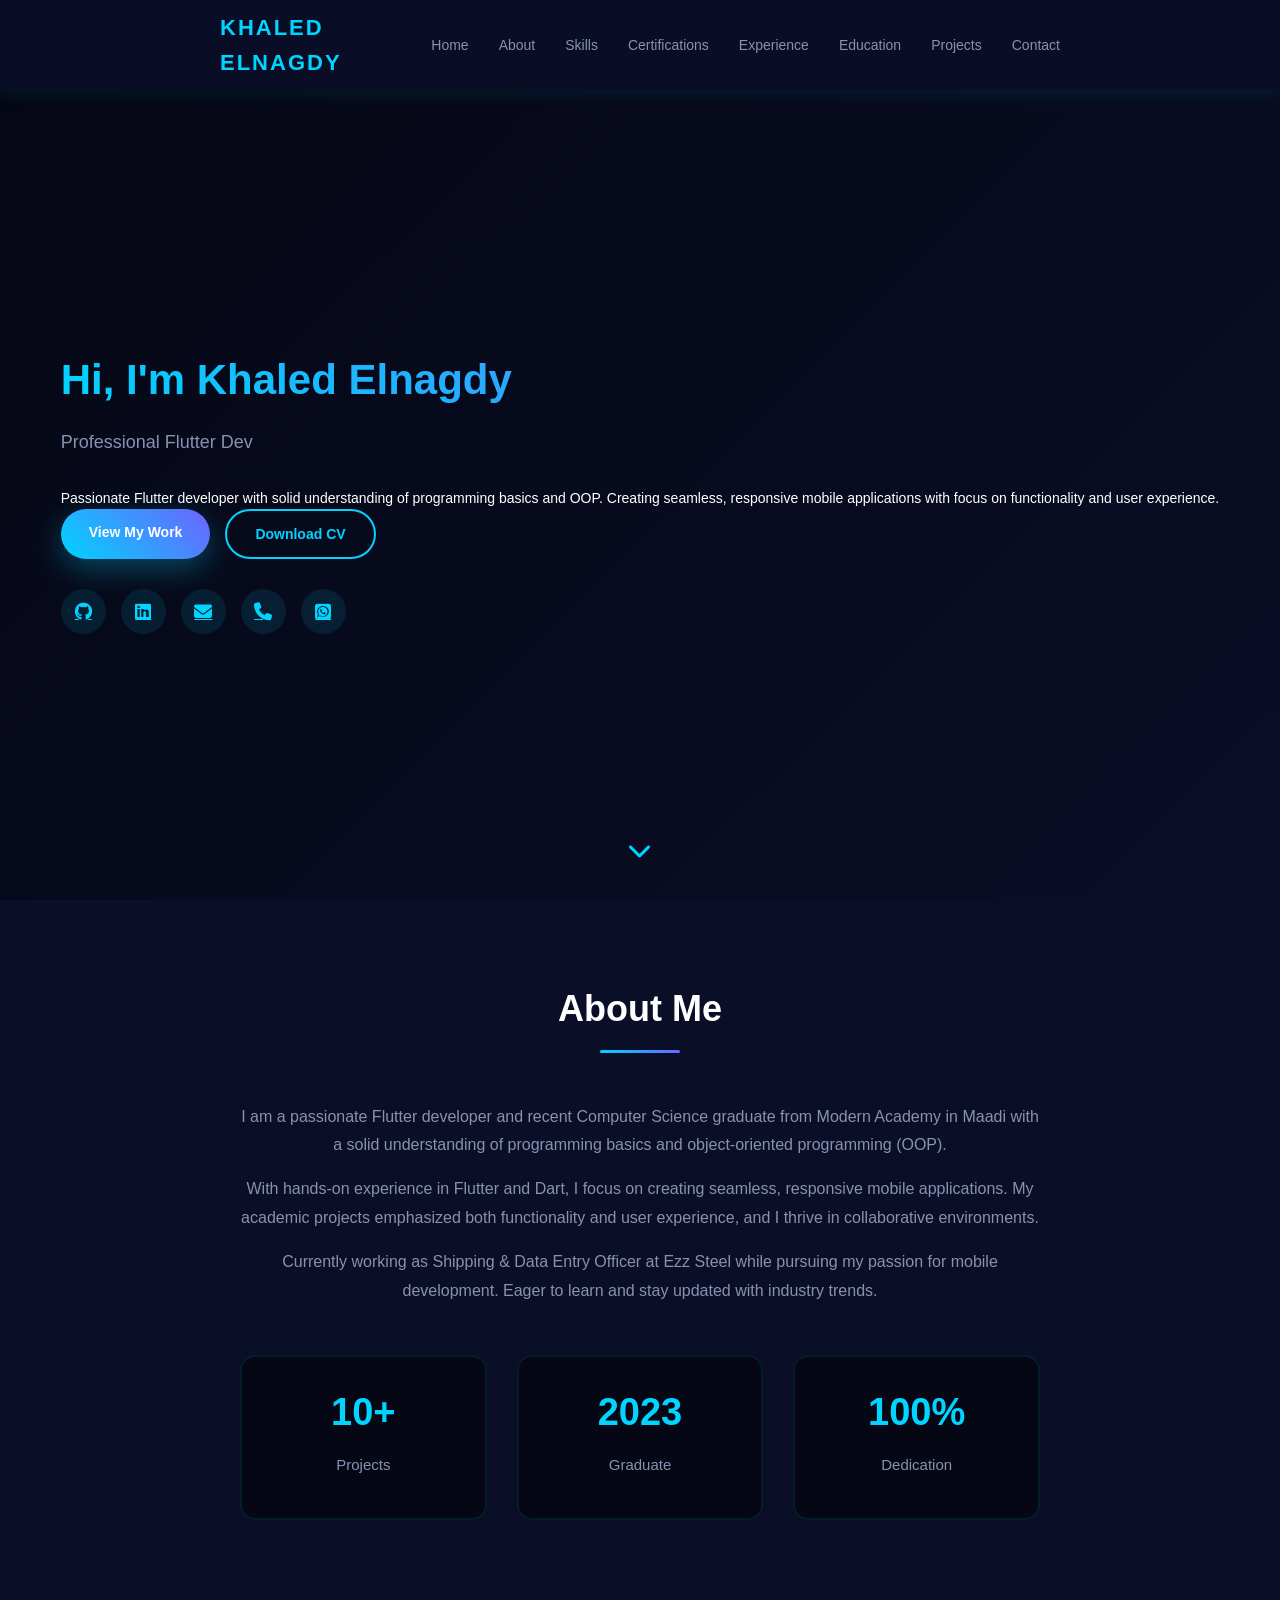
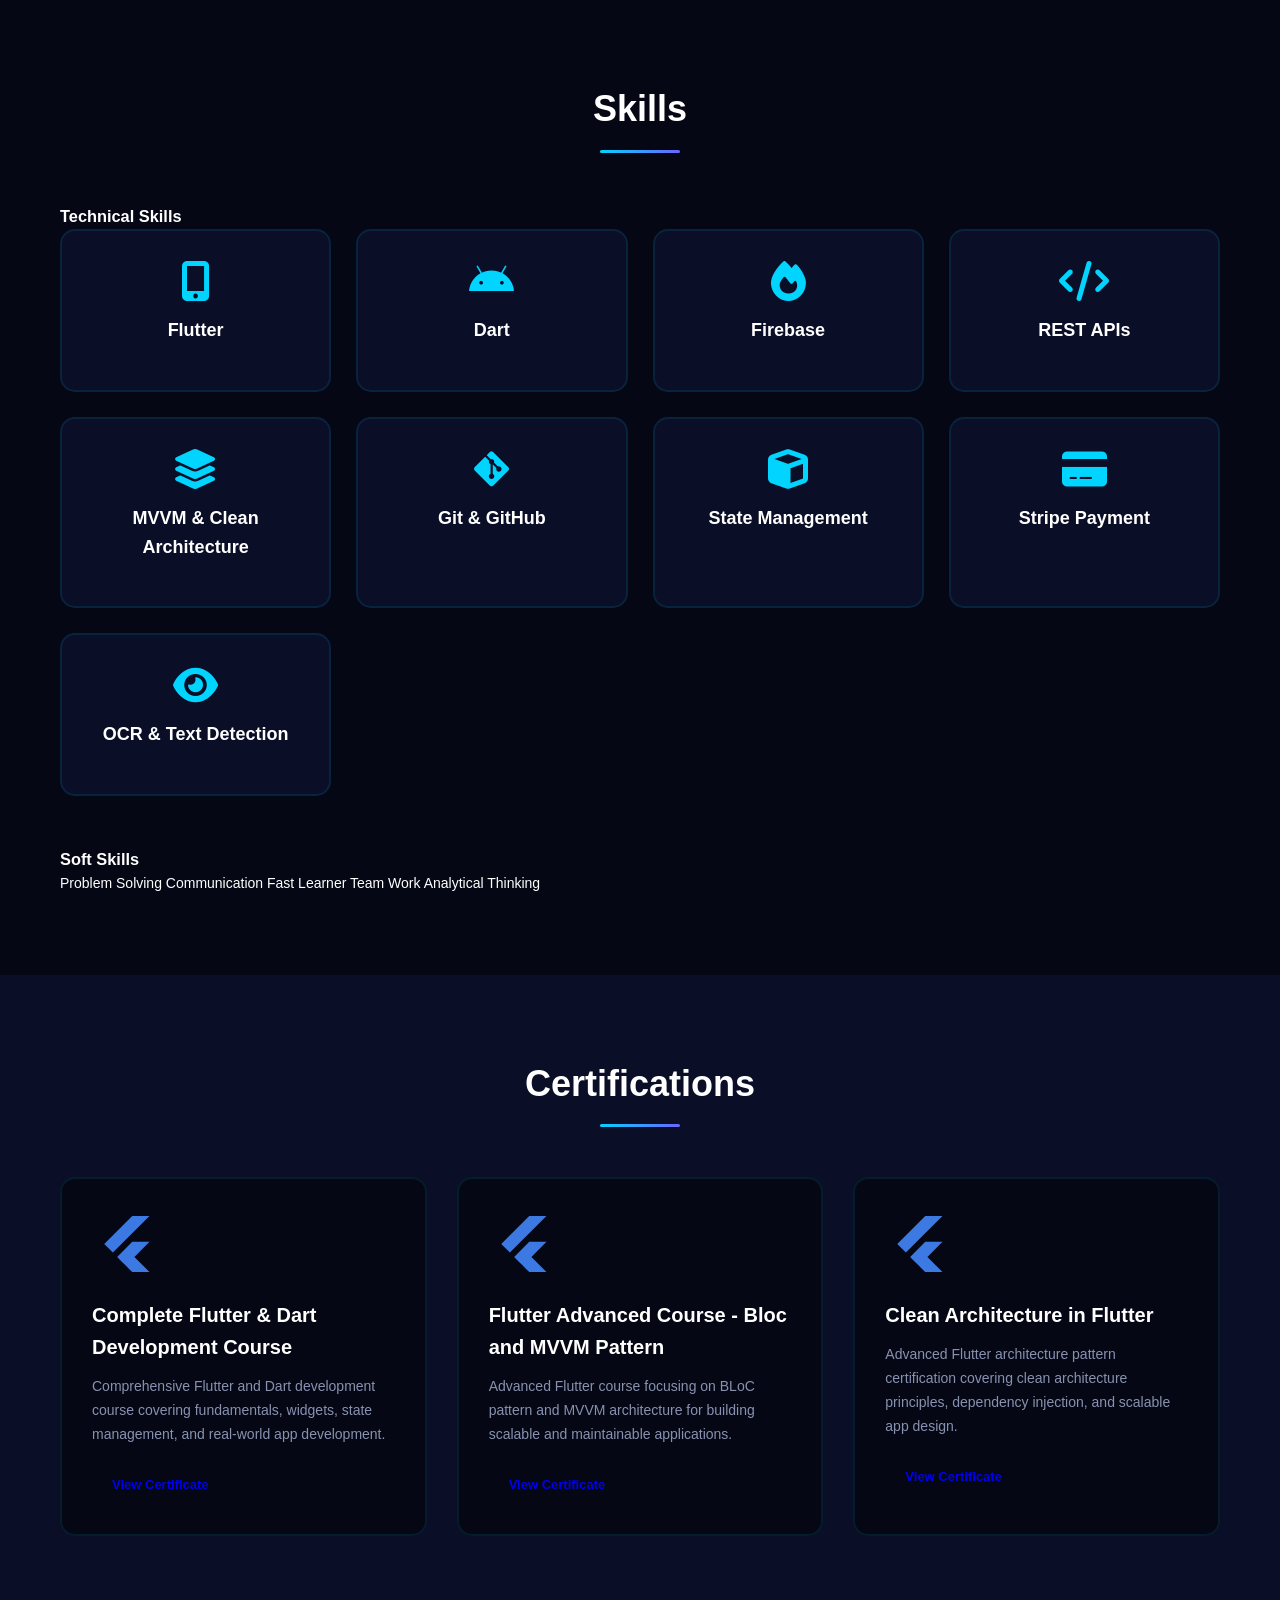
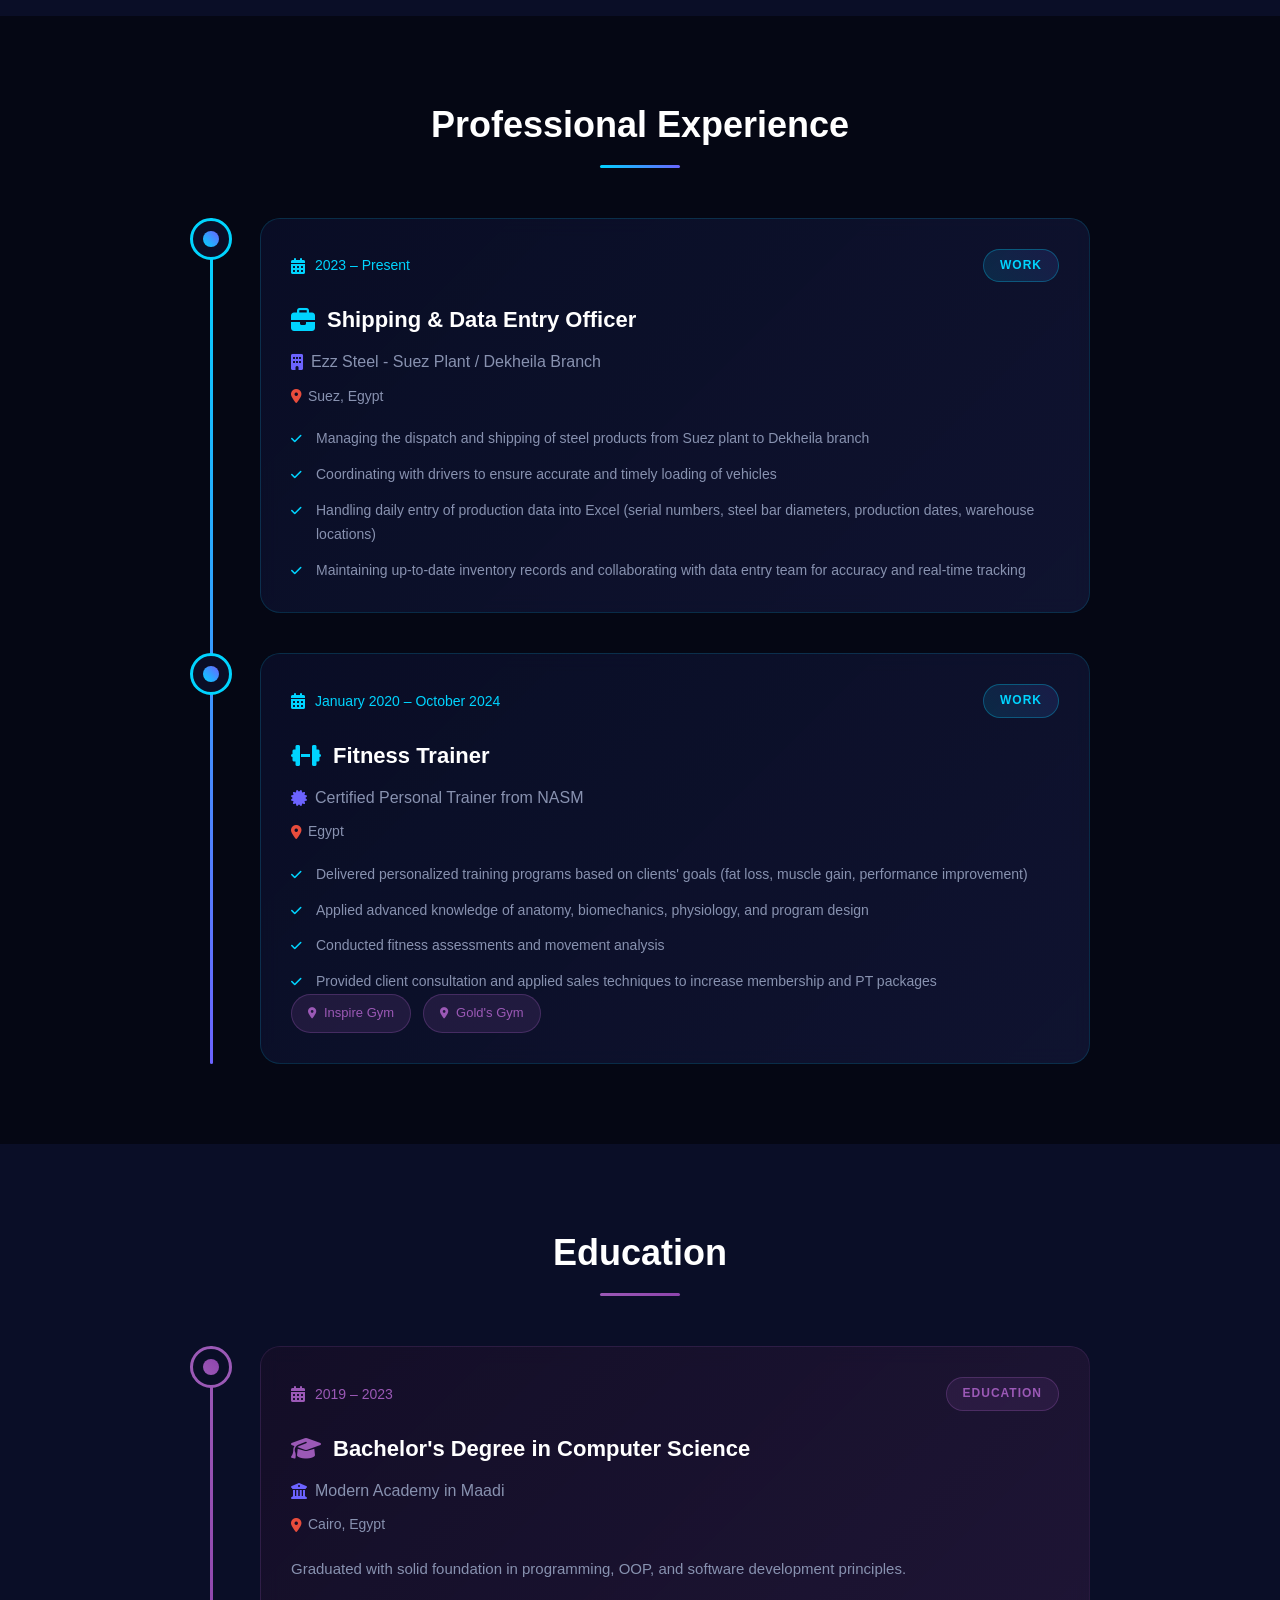
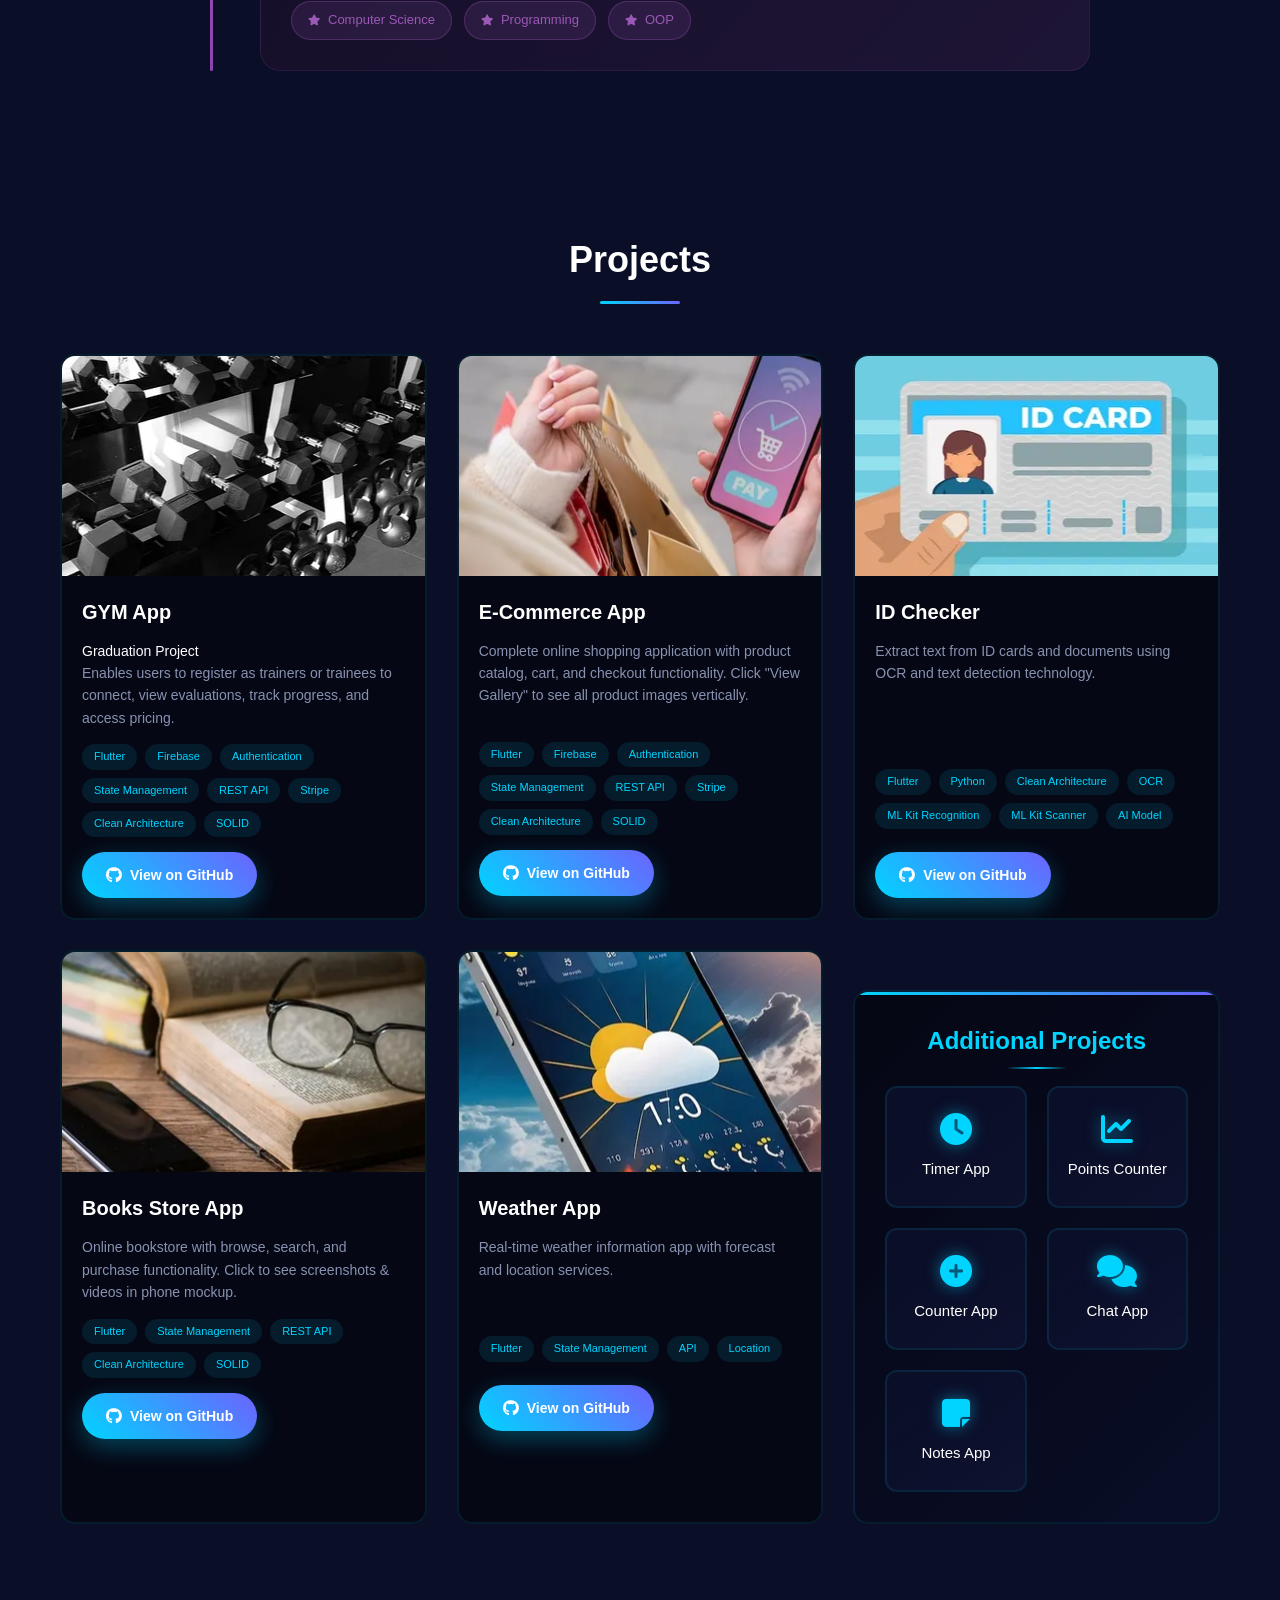
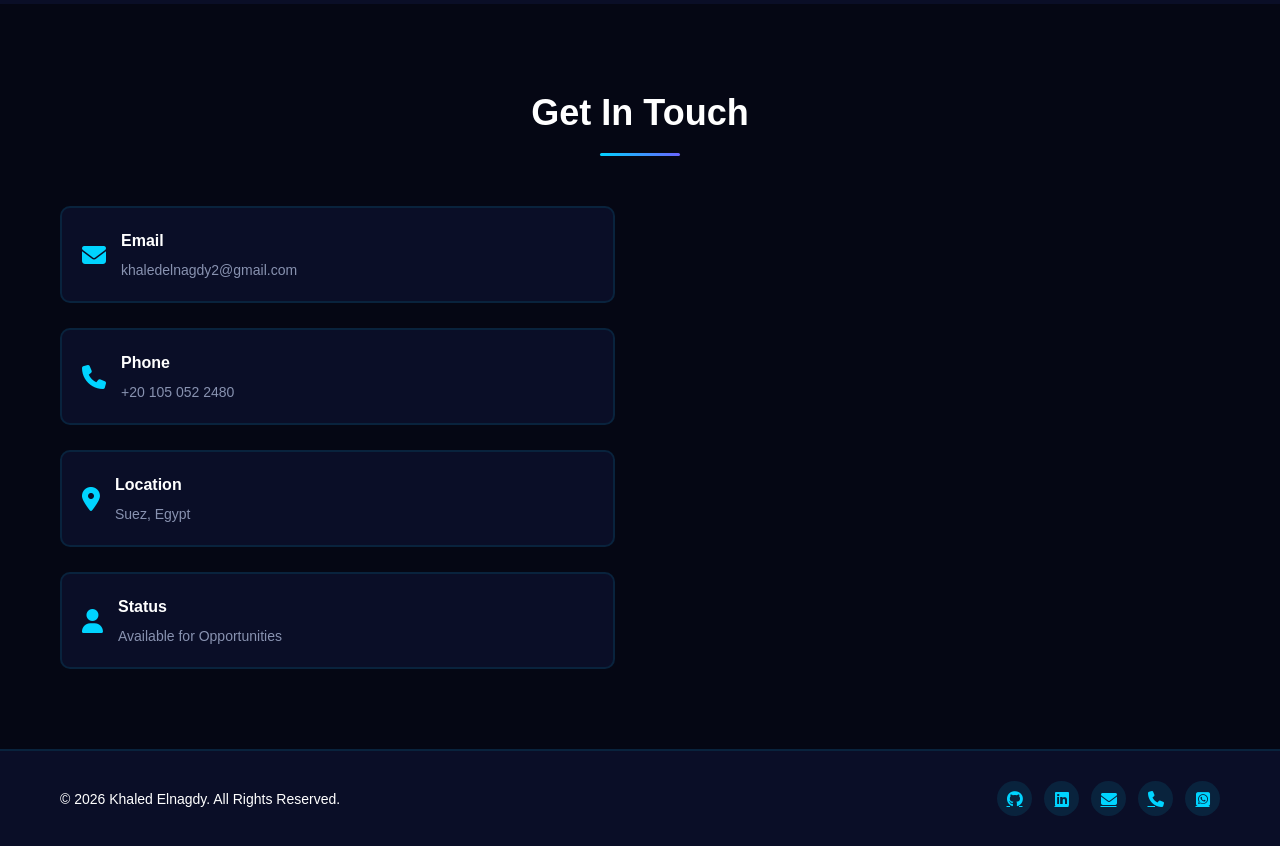
==== commit 236c74f3: "update cv" ====
--- a/index.html
+++ b/index.html
@@ -43,7 +43,7 @@
                 </p>
                 <div class="hero-buttons">
                     <a href="#projects" class="btn btn-primary">View My Work</a>
-                    <a href="images/Khaled-Elnagdy-MAR26.CV.pdf" download class="btn btn-secondary">Download CV</a>
+                    <a href="images/Khaled_Elnagdy_April26.pdf" download class="btn btn-secondary">Download CV</a>
                 </div>
                 <div class="social-links">
                     <a href="https://github.com/khaledelnagdy10" target="_blank"><i class="fab fa-github"></i></a>
--- a/style.css
+++ b/style.css
@@ -1273,34 +1273,18 @@
     max-height: 640px;
     margin: 0 auto;
     object-fit: contain !important;
-    border-radius: 40px;
-    padding: 20px;
-    background: linear-gradient(145deg, #1a1a1a, #0d0d0d);
-    box-shadow: 
-        0 0 50px rgba(0,0,0,0.8),
-        inset 0 0 50px rgba(255,255,255,0.05),
-        0 20px 50px rgba(0,0,0,0.5);
+    border-radius: 0;
+    padding: 0;
+    background: transparent;
+    box-shadow: none;
     transition: all 0.4s ease;
-    border: 8px solid #1a1a1a;
+    border: none;
     display: flex !important;
     align-items: center;
     justify-content: center;
     opacity: 1 !important;
     visibility: visible !important;
     position: relative;
-}
-
-.gallery-image::before {
-    content: '';
-    position: absolute;
-    top: 20px;
-    left: 50%;
-    transform: translateX(-50%);
-    width: 120px;
-    height: 6px;
-    background: #000;
-    border-radius: 10px;
-    z-index: 1;
 }
 
 .gallery-image video, .gallery-image img {
@@ -1308,7 +1292,7 @@
     height: 100%;
     max-height: 560px;
     object-fit: contain;
-    border-radius: 25px;
+    border-radius: 0;
 }
 
 .gallery-image:hover {
@@ -1354,7 +1338,16 @@
 }
 
 .product-image {
-    transition: transform 0.4s ease;
+    width: 100%;
+    height: auto;
+    aspect-ratio: 4/3;
+    object-fit: contain;
+    border-radius: 0;
+    box-shadow: none;
+    transition: all 0.6s cubic-bezier(0.23, 1, 0.32, 1);
+    border: none;
+    backdrop-filter: none;
+    display: block;
 }
 
 .product-container:hover .product-image {
